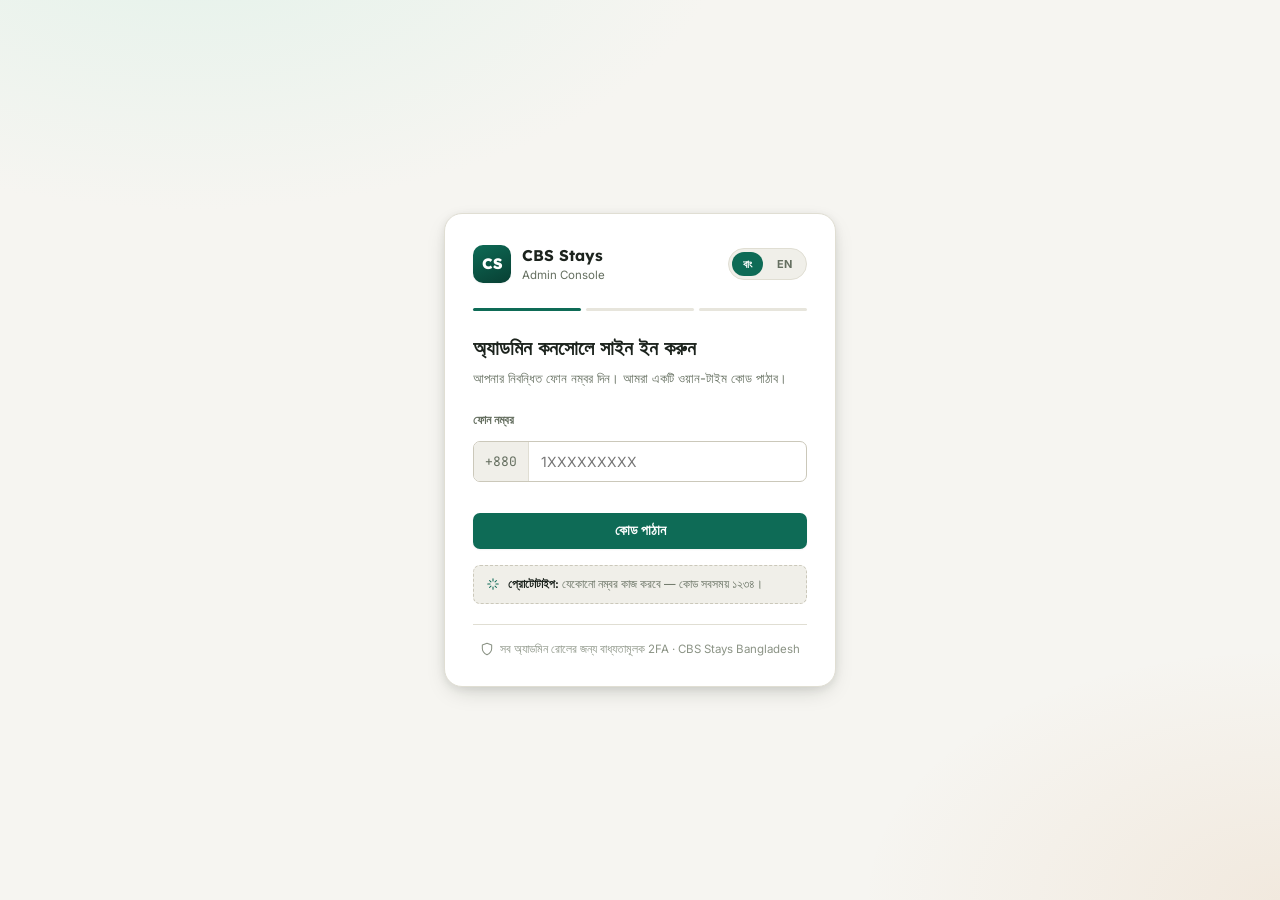
==== phase1/index.html @ 4c452073 "designed inital prototype" ====
<!DOCTYPE html>
<html lang="bn">
<head>
<meta charset="UTF-8">
<meta name="viewport" content="width=device-width, initial-scale=1.0">
<title>CBS Stays — Phase 1 Foundation</title>
<link rel="stylesheet" href="../assets/css/style.css">
<style>
/* ---- auth screen (page-specific) ---- */
#auth{
  min-height:100vh; display:flex; align-items:center; justify-content:center; padding:24px 16px;
  background:
    radial-gradient(900px 500px at 15% -10%, var(--brand-soft), transparent 60%),
    radial-gradient(700px 420px at 100% 100%, color-mix(in srgb, var(--accent) 10%, transparent), transparent 60%),
    var(--bg);
}
.auth-card{width:100%;max-width:392px;background:var(--surface);border:1px solid var(--border);border-radius:var(--radius-lg);padding:30px 28px 28px;box-shadow:var(--shadow-lg)}
.brand{display:flex;align-items:center;gap:11px;margin-bottom:24px}
.brand-mark{width:38px;height:38px;border-radius:10px;background:linear-gradient(155deg,var(--brand),var(--brand-ink));color:var(--brand-fg);display:flex;align-items:center;justify-content:center;font-family:var(--font-display);font-weight:800;font-size:15px;flex:none;box-shadow:var(--shadow-sm)}
.brand-name{font-family:var(--font-display);font-weight:700;font-size:15.5px}
.brand-sub{font-size:11.5px;color:var(--fg-muted)}
.auth-progress{display:flex;gap:5px;margin-bottom:22px}
.auth-progress span{height:3px;flex:1;border-radius:99px;background:var(--surface-3)}
.auth-progress span.on{background:var(--brand)}
.auth-step-title{font-size:20px;font-weight:700;margin-bottom:5px;font-family:var(--font-display)}
.auth-step-hint{color:var(--fg-muted);font-size:13px;margin-bottom:22px;line-height:1.55}
.phone-input{display:flex;border:1px solid var(--border-strong);border-radius:var(--radius-sm);overflow:hidden;background:var(--surface);transition:border-color .12s ease, box-shadow .12s ease}
.phone-input:focus-within{border-color:var(--brand);box-shadow:0 0 0 3px var(--brand-soft)}
.phone-input .cc{padding:10px 11px;color:var(--fg-muted);border-right:1px solid var(--border);font-family:var(--font-mono);font-size:13px;background:var(--surface-2);display:flex;align-items:center}
.phone-input input{border:none;padding:10px 12px;font-size:14px;width:100%;background:transparent;color:var(--fg);outline:none}
.otp-row{display:flex;gap:9px;justify-content:space-between;margin-bottom:8px}
.otp-row input{
  width:46px;height:52px;text-align:center;font-size:19px;font-family:var(--font-mono);font-weight:600;
  border:1px solid var(--border-strong);border-radius:var(--radius-sm);background:var(--surface);color:var(--fg);outline:none;
  transition:border-color .12s ease, box-shadow .12s ease;
}
.otp-row input:focus-visible{border-color:var(--brand);box-shadow:0 0 0 3px var(--brand-soft)}
.resend{font-size:12.5px;color:var(--fg-muted);text-align:center;margin-top:12px}
.resend button{background:none;border:none;color:var(--brand);font-weight:700;cursor:pointer;padding:0;font-size:inherit}
.auth-foot{margin-top:20px;padding-top:16px;border-top:1px solid var(--border);font-size:11.5px;color:var(--fg-faint);text-align:center;display:flex;align-items:center;justify-content:center;gap:6px}
.demo-note{margin-top:16px;background:var(--surface-2);border:1px dashed var(--border-strong);border-radius:var(--radius-sm);padding:10px 12px;font-size:11.5px;color:var(--fg-muted);display:flex;gap:8px;align-items:flex-start}
.demo-note b{color:var(--fg)}
.demo-note .icon{margin-top:1px;color:var(--brand)}
.field{margin-bottom:15px}

/* ---- audit entry ---- */
.audit-entry{display:flex;gap:13px;padding:14px 0;border-bottom:1px solid var(--border)}
.audit-entry:last-child{border-bottom:none}
.audit-ic{width:30px;height:30px;border-radius:9px;background:var(--surface-2);display:flex;align-items:center;justify-content:center;flex:none}
.audit-ic .icon{width:14px;height:14px}
.audit-body{flex:1;min-width:0}
.audit-top{display:flex;gap:8px;flex-wrap:wrap;align-items:baseline}
.audit-actor{font-weight:700;font-size:13px}
.audit-action{color:var(--fg-muted);font-size:12.5px}
.audit-time{margin-left:auto;font-size:11px;color:var(--fg-faint);font-family:var(--font-mono);white-space:nowrap}
.audit-diff{margin-top:7px;background:var(--surface-2);border-radius:8px;padding:8px 11px;font-family:var(--font-mono);font-size:11.5px;display:flex;gap:16px;flex-wrap:wrap}
.audit-diff .before{color:var(--danger)}
.audit-diff .after{color:var(--ok)}

.cms-list{display:flex;flex-direction:column;gap:9px}
.cms-item{display:flex;align-items:center;gap:13px;padding:13px 15px;border:1px solid var(--border);border-radius:var(--radius-md);background:var(--surface);transition:box-shadow .12s ease}
.cms-item:hover{box-shadow:var(--shadow-sm)}
.cms-ic{width:34px;height:34px;border-radius:9px;background:var(--brand-soft);color:var(--brand-soft-ink);display:flex;align-items:center;justify-content:center;flex:none}
.cms-item .ttl{font-weight:700;font-size:13px}
.cms-item .sub{font-size:11.5px;color:var(--fg-muted);margin-top:1px}

.exit-row{display:flex;justify-content:space-between;align-items:center;gap:10px;margin-bottom:6px;font-size:13px}
.exit-row .lbl{display:flex;align-items:center;gap:9px}
.exit-row .lbl .icon{color:var(--fg-faint)}
</style>
</head>
<body>

<!-- ============ AUTH ============ -->
<div id="auth">
  <div class="auth-card">
    <div class="brand">
      <div class="brand-mark">CS</div>
      <div style="flex:1">
        <div class="brand-name">CBS Stays</div>
        <div class="brand-sub">Admin Console</div>
      </div>
      <div class="lang-toggle">
        <button class="active" data-lang="bn">বাং</button>
        <button data-lang="en">EN</button>
      </div>
    </div>

    <div class="auth-progress">
      <span class="on" id="prog1"></span><span id="prog2"></span><span id="prog3"></span>
    </div>

    <div id="stepPhone">
      <div class="auth-step-title" data-t="phone_title">Sign in to admin</div>
      <div class="auth-step-hint" data-t="phone_hint">Enter your registered phone number. We'll send a one-time code.</div>
      <div class="field">
        <label data-t="phone_label" style="font-size:12px;font-weight:600;color:var(--fg-muted);display:block;margin-bottom:6px">Phone number</label>
        <div class="phone-input">
          <span class="cc">+880</span>
          <input type="text" id="phoneInput" placeholder="1XXXXXXXXX" maxlength="11" inputmode="numeric">
        </div>
      </div>
      <div class="err-text" id="phoneErr"></div>
      <button class="btn btn-primary btn-block" id="sendOtpBtn" data-t="phone_cta">Send code</button>
      <div class="demo-note"><i data-icon="sparkle" data-icon-cls="icon-sm"></i><span><b data-t="demo_label">Prototype:</b> <span data-t="demo_phone">any number works — code is always 1234.</span></span></div>
    </div>

    <div id="stepOtp" hidden>
      <div class="auth-step-title" data-t="otp_title">Enter the code</div>
      <div class="auth-step-hint"><span data-t="otp_hint">We sent a 4-digit code by SMS to</span> <span class="mono" id="otpPhoneShown" style="color:var(--fg)"></span></div>
      <div class="otp-row">
        <input maxlength="1" inputmode="numeric" class="otp-digit" data-idx="0" id="otp0">
        <input maxlength="1" inputmode="numeric" class="otp-digit" data-idx="1" id="otp1">
        <input maxlength="1" inputmode="numeric" class="otp-digit" data-idx="2" id="otp2">
        <input maxlength="1" inputmode="numeric" class="otp-digit" data-idx="3" id="otp3">
      </div>
      <div class="err-text" id="otpErr"></div>
      <button class="btn btn-primary btn-block" id="verifyOtpBtn" data-t="otp_cta">Verify</button>
      <div class="resend">
        <span data-t="otp_resend_pre">Didn't get it?</span>
        <button id="resendOtpBtn" data-t="otp_resend">Resend code</button>
      </div>
    </div>

    <div id="step2fa" hidden>
      <div class="auth-step-title" data-t="tfa_title">Admin verification</div>
      <div class="auth-step-hint" data-t="tfa_hint">This account has an admin role — enter your 6-digit authenticator code (FR-A1).</div>
      <div class="field">
        <label style="font-size:12px;font-weight:600;color:var(--fg-muted);display:block;margin-bottom:6px" data-t="tfa_label">Authenticator code</label>
        <input type="text" id="tfaInput" class="mono" placeholder="000000" maxlength="6" inputmode="numeric">
      </div>
      <div class="err-text" id="tfaErr"></div>
      <button class="btn btn-primary btn-block" id="verify2faBtn" data-t="tfa_cta">Verify &amp; continue</button>
      <div class="demo-note"><i data-icon="sparkle" data-icon-cls="icon-sm"></i><span><b data-t="demo_label">Prototype:</b> <span data-t="demo_tfa">any 6 digits work.</span></span></div>
    </div>

    <div class="auth-foot"><i data-icon="shield" data-icon-cls="icon-sm"></i><span data-t="auth_foot">Mandatory 2FA for all admin roles · CBS Stays Bangladesh</span></div>
  </div>
</div>

<!-- ============ CONSOLE ============ -->
<div id="console" hidden>
<div class="app-shell">
  <aside class="app-sidebar" id="sidebar">
    <a class="sb-brand" href="../index.html">
      <div class="sb-brand-mark">CS</div>
      <div>
        <div class="sb-brand-name">CBS Stays</div>
        <div class="sb-brand-sub">Phase 1 · Foundation</div>
      </div>
    </a>

    <div class="sb-group" data-t="nav_overview">Overview</div>
    <button class="sb-link active" data-view="dashboard"><i data-icon="grid"></i><span data-t="nav_dashboard">Dashboard</span></button>

    <div class="sb-group" data-t="nav_trust">Trust &amp; Access</div>
    <button class="sb-link" data-view="users"><i data-icon="users"></i><span data-t="nav_users">Admin Users &amp; Roles</span></button>
    <button class="sb-link" data-view="verification"><i data-icon="check"></i><span data-t="nav_verification">Verification Queue</span></button>

    <div class="sb-group" data-t="nav_platform">Platform</div>
    <button class="sb-link" data-view="audit"><i data-icon="log"></i><span data-t="nav_audit">Audit Log</span></button>
    <button class="sb-link" data-view="trash"><i data-icon="trash"></i><span data-t="nav_trash">Trash / Soft Delete</span></button>
    <button class="sb-link" data-view="backups"><i data-icon="database"></i><span data-t="nav_backups">Backups</span></button>
    <button class="sb-link" data-view="cms"><i data-icon="file"></i><span data-t="nav_cms">CMS &amp; Legal Pages</span></button>

    <div class="phase-switch">
      <div class="phase-switch-label" data-t="other_phases">Other phases</div>
      <a href="../phase2/index.html">Phase 2 · Core MVP<span class="chip">M2–4</span></a>
      <a href="../phase3/index.html">Phase 3 · Differentiators<span class="chip">M4–8</span></a>
      <a href="../phase4/index.html">Phase 4 · Scale<span class="chip">M8–12</span></a>
    </div>

    <div class="sb-foot">
      <div class="sb-acct">
        <div class="avatar">AR</div>
        <div>
          <div class="sb-acct-name">Ariyan Rahman</div>
          <div class="sb-acct-role">Super Admin</div>
        </div>
        <button class="sb-logout" id="logoutBtn" title="Log out"><i data-icon="power" data-icon-cls="icon-sm"></i></button>
      </div>
    </div>
  </aside>

  <div class="app-main">
    <div class="app-topbar">
      <button class="menu-btn" id="menuBtn"><i data-icon="menu" data-icon-cls="icon-sm"></i></button>
      <div>
        <h1 id="viewTitle" data-t="t_dashboard">Dashboard</h1>
        <div class="crumbs" id="viewCrumb">Phase 1 · Platform foundation</div>
      </div>
      <span class="phase-pill">Phase 1</span>
      <span class="env-pill" data-t="env_staging">Staging</span>
    </div>

    <div class="app-view">

      <!-- DASHBOARD -->
      <section class="view-section active" id="view-dashboard">
        <div class="grid cards-4">
          <div class="card">
            <div class="stat-label"><i data-icon="database" data-icon-cls="icon-sm" style="color:var(--ok)"></i><span data-t="k_backup">Last backup</span></div>
            <div class="stat-value tabular">02:14</div>
            <div class="stat-sub up"><i data-icon="check" data-icon-cls="icon-sm"></i><span data-t="k_backup_sub">Completed · off-server</span></div>
          </div>
          <div class="card">
            <div class="stat-label"><i data-icon="shield" data-icon-cls="icon-sm" style="color:var(--ok)"></i><span data-t="k_uptime">Uptime (30d)</span></div>
            <div class="stat-value tabular">99.7%</div>
            <div class="stat-sub up" data-t="k_uptime_sub">↑ above 99.5% target</div>
          </div>
          <div class="card">
            <div class="stat-label"><i data-icon="users" data-icon-cls="icon-sm" style="color:var(--warn)"></i><span data-t="k_pending">Pending verifications</span></div>
            <div class="stat-value tabular">7</div>
            <div class="stat-sub muted" data-t="k_pending_sub">3 owners, 4 admins</div>
          </div>
          <div class="card">
            <div class="stat-label"><i data-icon="rocket" data-icon-cls="icon-sm" style="color:var(--brand)"></i><span data-t="k_restore">Last restore test</span></div>
            <div class="stat-value tabular">Oct 21</div>
            <div class="stat-sub up"><i data-icon="check" data-icon-cls="icon-sm"></i><span data-t="k_restore_sub">Passed · RTO 1h 48m</span></div>
          </div>
        </div>

        <div class="section-title"><h2 data-t="h_exit">Phase 1 exit criteria</h2></div>
        <div class="card">
          <div class="exit-row"><span class="lbl"><i data-icon="check" data-icon-cls="icon-sm"></i><span data-t="ec_1">Restore test passed within RTO/RPO</span></span><span class="badge badge-ok"><i data-icon="check" data-icon-cls="icon-sm"></i><span data-t="done">Done</span></span></div>
          <div class="exit-row"><span class="lbl"><i data-icon="check" data-icon-cls="icon-sm"></i><span data-t="ec_2">No placeholder content or broken links</span></span><span class="badge badge-ok"><i data-icon="check" data-icon-cls="icon-sm"></i><span data-t="done">Done</span></span></div>
          <div class="exit-row"><span class="lbl"><i data-icon="check" data-icon-cls="icon-sm"></i><span data-t="ec_3">2FA enforced for every admin role</span></span><span class="badge badge-ok"><i data-icon="check" data-icon-cls="icon-sm"></i><span data-t="done">Done</span></span></div>
          <div class="exit-row" style="margin-bottom:10px"><span class="lbl"><i data-icon="trash" data-icon-cls="icon-sm"></i><span data-t="ec_4">Soft delete &amp; restore verified (owner + admin)</span></span><span class="badge badge-warn"><i data-icon="bell" data-icon-cls="icon-sm"></i><span data-t="inprog">In review</span></span></div>
          <div class="progress"><span style="width:82%"></span></div>
        </div>

        <div class="section-title"><h2 data-t="h_activity">Recent admin activity</h2><span class="spacer"></span><button class="sb-link" data-view="audit" style="width:auto;padding:5px 10px;font-size:12px"><span data-t="viewall">View audit log</span><i data-icon="chevronRight" data-icon-cls="icon-sm"></i></button></div>
        <div class="card" style="padding:4px 18px" id="dashAuditPreview"></div>
      </section>

      <!-- USERS -->
      <section class="view-section" id="view-users">
        <div class="section-title"><h2 data-t="h_roles">Role-based access · FR-A1</h2><span class="count" id="usersCount"></span></div>
        <div class="table-wrap">
          <table>
            <thead><tr><th data-t="col_name">Name</th><th data-t="col_role">Role</th><th data-t="col_2fa">2FA</th><th data-t="col_status">Status</th><th data-t="col_lastlogin">Last login</th><th></th></tr></thead>
            <tbody id="usersTbody"></tbody>
          </table>
        </div>
      </section>

      <!-- VERIFICATION -->
      <section class="view-section" id="view-verification">
        <div class="section-title"><h2 data-t="h_verif">NID / ownership verification queue · FR-T1, FR-T2, FR-T8</h2><span class="count" id="verifCount"></span></div>
        <div class="table-wrap">
          <table>
            <thead><tr><th data-t="col_applicant">Applicant</th><th data-t="col_type">Type</th><th data-t="col_doc">Document</th><th data-t="col_submitted">Submitted</th><th data-t="col_status">Status</th><th></th></tr></thead>
            <tbody id="verifTbody"></tbody>
          </table>
        </div>
      </section>

      <!-- AUDIT -->
      <section class="view-section" id="view-audit">
        <div class="section-title"><h2 data-t="h_audit">Audit log · FR-A2</h2><span class="count" data-t="audit_sub">Every admin action: who, what, when, before/after</span></div>
        <div class="card" id="auditFull"></div>
      </section>

      <!-- TRASH -->
      <section class="view-section" id="view-trash">
        <div class="section-title"><h2 data-t="h_trash">Trash · FR-H9</h2><span class="count" data-t="trash_sub">Soft delete only — no hard delete in the UI</span></div>
        <div class="table-wrap">
          <table>
            <thead><tr><th data-t="col_item">Item</th><th data-t="col_type">Type</th><th data-t="col_deletedby">Deleted by</th><th data-t="col_deletedon">Deleted on</th><th data-t="col_purge">Auto-purge</th><th></th></tr></thead>
            <tbody id="trashTbody"></tbody>
          </table>
        </div>
      </section>

      <!-- BACKUPS -->
      <section class="view-section" id="view-backups">
        <div class="section-title"><h2 data-t="h_backups">Backups &amp; restore · FR-A6</h2></div>
        <div class="two-col">
          <div class="card">
            <div class="stat-label" data-t="bk_schedule">Backup schedule</div>
            <div style="margin-top:12px;display:flex;flex-direction:column;gap:11px">
              <div style="display:flex;justify-content:space-between;align-items:center"><span data-t="bk_db">Database · daily, 02:00 BST</span><span class="badge badge-ok"><i data-icon="check" data-icon-cls="icon-sm"></i>Active</span></div>
              <div style="display:flex;justify-content:space-between;align-items:center"><span data-t="bk_files">File storage · daily, 02:20 BST</span><span class="badge badge-ok"><i data-icon="check" data-icon-cls="icon-sm"></i>Active</span></div>
              <div style="display:flex;justify-content:space-between;align-items:center"><span data-t="bk_offserver">Off-server replication · Singapore region</span><span class="badge badge-ok"><i data-icon="check" data-icon-cls="icon-sm"></i>Active</span></div>
              <div style="display:flex;justify-content:space-between;align-items:center"><span data-t="bk_restore">Monthly restore test</span><span class="badge badge-brand" data-t="bk_next">Next: Nov 21</span></div>
            </div>
            <div style="margin-top:18px;display:flex;gap:9px">
              <button class="btn btn-primary btn-sm" id="runBackupBtn"><i data-icon="database" data-icon-cls="icon-sm"></i><span data-t="bk_runnow">Run backup now</span></button>
              <button class="btn btn-outline btn-sm" id="openRestoreModalBtn"><i data-icon="rocket" data-icon-cls="icon-sm"></i><span data-t="bk_test">Run restore test</span></button>
            </div>
          </div>
          <div class="card">
            <div class="stat-label" data-t="bk_targets">Targets (NFR-2)</div>
            <div style="margin-top:14px;display:flex;flex-direction:column;gap:14px">
              <div><div style="display:flex;justify-content:space-between;font-size:12.5px;margin-bottom:6px"><span data-t="bk_rpo">RPO target</span><span class="mono muted">≤ 24h</span></div><div class="progress"><span style="width:95%;background:var(--ok)"></span></div></div>
              <div><div style="display:flex;justify-content:space-between;font-size:12.5px;margin-bottom:6px"><span data-t="bk_rto">RTO target</span><span class="mono muted">≤ 4h</span></div><div class="progress"><span style="width:45%;background:var(--ok)"></span></div></div>
              <div><div style="display:flex;justify-content:space-between;font-size:12.5px;margin-bottom:6px"><span data-t="bk_uptime2">Uptime target</span><span class="mono muted">≥ 99.5%</span></div><div class="progress"><span style="width:99.7%;background:var(--ok)"></span></div></div>
            </div>
          </div>
        </div>
        <div class="section-title"><h2 data-t="bk_history">Backup history</h2></div>
        <div class="table-wrap">
          <table>
            <thead><tr><th data-t="col_date">Date</th><th data-t="col_type2">Type</th><th data-t="col_size">Size</th><th data-t="col_duration">Duration</th><th data-t="col_status">Status</th></tr></thead>
            <tbody id="backupTbody"></tbody>
          </table>
        </div>
      </section>

      <!-- CMS -->
      <section class="view-section" id="view-cms">
        <div class="section-title"><h2 data-t="h_cms">CMS &amp; legal pages · FR-A7</h2><span class="count" data-t="cms_sub">Real content only — no placeholders</span></div>
        <div class="cms-list" id="cmsList"></div>
      </section>

    </div>
  </div>
</div>
</div>

<div class="modal-backdrop" id="restoreModal">
  <div class="modal">
    <h3 data-t="m_restore_title">Run a restore test?</h3>
    <p data-t="m_restore_body">This restores the latest backup into an isolated staging copy and verifies data integrity. It does not affect production. Estimated time: ~12 minutes.</p>
    <div class="modal-actions">
      <button class="btn btn-ghost btn-sm" id="modalCancelBtn" data-t="cancel">Cancel</button>
      <button class="btn btn-primary btn-sm" id="modalConfirmBtn" data-t="m_restore_cta">Start restore test</button>
    </div>
  </div>
</div>

<script src="../assets/js/common.js"></script>
<script>
window.PAGE_CRUMB = 'Phase 1 · Foundation';
window.I18N = {
  bn:{
    phone_title:'অ্যাডমিন কনসোলে সাইন ইন করুন', phone_hint:'আপনার নিবন্ধিত ফোন নম্বর দিন। আমরা একটি ওয়ান-টাইম কোড পাঠাব।',
    phone_label:'ফোন নম্বর', phone_cta:'কোড পাঠান', demo_label:'প্রোটোটাইপ:', demo_phone:'যেকোনো নম্বর কাজ করবে — কোড সবসময় ১২৩৪।',
    otp_title:'কোড লিখুন', otp_hint:'৪-সংখ্যার কোড এসএমএস করা হয়েছে', otp_cta:'ভেরিফাই করুন', otp_resend_pre:'কোড পাননি?', otp_resend:'আবার পাঠান',
    tfa_title:'অ্যাডমিন ভেরিফিকেশন', tfa_hint:'এই অ্যাকাউন্টে অ্যাডমিন রোল আছে — আপনার ৬-সংখ্যার অথেন্টিকেটর কোড দিন (FR-A1)।',
    tfa_label:'অথেন্টিকেটর কোড', tfa_cta:'ভেরিফাই করে চালিয়ে যান', demo_tfa:'যেকোনো ৬ সংখ্যা কাজ করবে।',
    auth_foot:'সব অ্যাডমিন রোলের জন্য বাধ্যতামূলক 2FA · CBS Stays Bangladesh',
    nav_overview:'ওভারভিউ', nav_dashboard:'ড্যাশবোর্ড', nav_trust:'ট্রাস্ট ও অ্যাক্সেস', nav_users:'অ্যাডমিন ইউজার ও রোল',
    nav_verification:'ভেরিফিকেশন কিউ', nav_platform:'প্ল্যাটফর্ম', nav_audit:'অডিট লগ', nav_trash:'ট্র্যাশ / সফট ডিলিট',
    nav_backups:'ব্যাকআপ', nav_cms:'সিএমএস ও আইনি পেজ', other_phases:'অন্য ফেজ',
    t_dashboard:'ড্যাশবোর্ড', env_staging:'স্টেজিং',
    k_backup:'সর্বশেষ ব্যাকআপ', k_backup_sub:'সম্পন্ন · অফ-সার্ভার', k_uptime:'আপটাইম (৩০দিন)', k_uptime_sub:'↑ ৯৯.৫% টার্গেটের উপরে',
    k_pending:'বিচারাধীন ভেরিফিকেশন', k_pending_sub:'৩ জন মালিক, ৪ জন অ্যাডমিন', k_restore:'সর্বশেষ রিস্টোর টেস্ট', k_restore_sub:'পাস · RTO ১ঘ ৪৮মি',
    h_exit:'ফেজ ১ এক্সিট ক্রাইটেরিয়া', ec_1:'RTO/RPO-এর মধ্যে রিস্টোর টেস্ট পাস', ec_2:'কোনো প্লেসহোল্ডার কনটেন্ট বা ভাঙা লিংক নেই',
    ec_3:'প্রতিটি অ্যাডমিন রোলে 2FA বাধ্যতামূলক', ec_4:'সফট ডিলিট ও রিস্টোর যাচাইকৃত (মালিক + অ্যাডমিন)', done:'সম্পন্ন', inprog:'পর্যালোচনায়',
    h_activity:'সাম্প্রতিক অ্যাডমিন কার্যক্রম', viewall:'অডিট লগ দেখুন',
    h_roles:'রোল-ভিত্তিক অ্যাক্সেস · FR-A1', col_name:'নাম', col_role:'রোল', col_2fa:'2FA', col_status:'অবস্থা', col_lastlogin:'সর্বশেষ লগইন',
    h_verif:'এনআইডি / মালিকানা ভেরিফিকেশন কিউ · FR-T1, FR-T2, FR-T8', col_applicant:'আবেদনকারী', col_type:'ধরন', col_doc:'ডকুমেন্ট', col_submitted:'জমা দেওয়া হয়েছে',
    h_audit:'অডিট লগ · FR-A2', audit_sub:'প্রতিটি অ্যাডমিন অ্যাকশন: কে, কী, কখন, আগে/পরে',
    h_trash:'ট্র্যাশ · FR-H9', trash_sub:'শুধু সফট ডিলিট — UI-তে কোনো হার্ড ডিলিট নেই',
    col_item:'আইটেম', col_deletedby:'ডিলিট করেছেন', col_deletedon:'ডিলিটের তারিখ', col_purge:'অটো-পার্জ',
    h_backups:'ব্যাকআপ ও রিস্টোর · FR-A6', bk_schedule:'ব্যাকআপ শিডিউল', bk_db:'ডেটাবেস · প্রতিদিন, ভোর ২:০০',
    bk_files:'ফাইল স্টোরেজ · প্রতিদিন, ভোর ২:২০', bk_offserver:'অফ-সার্ভার রেপ্লিকেশন · সিঙ্গাপুর অঞ্চল', bk_restore:'মাসিক রিস্টোর টেস্ট', bk_next:'পরবর্তী: নভে ২১',
    bk_runnow:'এখনই ব্যাকআপ চালান', bk_test:'রিস্টোর টেস্ট চালান', bk_targets:'টার্গেট (NFR-2)', bk_rpo:'RPO টার্গেট', bk_rto:'RTO টার্গেট', bk_uptime2:'আপটাইম টার্গেট',
    bk_history:'ব্যাকআপ হিস্টরি', col_date:'তারিখ', col_type2:'ধরন', col_size:'সাইজ', col_duration:'সময়কাল',
    h_cms:'সিএমএস ও আইনি পেজ · FR-A7', cms_sub:'শুধু বাস্তব কনটেন্ট — কোনো প্লেসহোল্ডার নয়',
    m_restore_title:'রিস্টোর টেস্ট চালাবেন?', m_restore_body:'এটি সর্বশেষ ব্যাকআপ একটি আলাদা স্টেজিং কপিতে রিস্টোর করে ডেটা ইন্টিগ্রিটি যাচাই করবে। প্রোডাকশনে প্রভাব ফেলবে না। আনুমানিক সময়: ~১২ মিনিট।',
    cancel:'বাতিল', m_restore_cta:'রিস্টোর টেস্ট শুরু করুন',
  },
  en:{
    phone_title:'Sign in to admin', phone_hint:"Enter your registered phone number. We'll send a one-time code.",
    phone_label:'Phone number', phone_cta:'Send code', demo_label:'Prototype:', demo_phone:'any number works — code is always 1234.',
    otp_title:'Enter the code', otp_hint:'We sent a 4-digit code by SMS to', otp_cta:'Verify', otp_resend_pre:"Didn't get it?", otp_resend:'Resend code',
    tfa_title:'Admin verification', tfa_hint:'This account has an admin role — enter your 6-digit authenticator code (FR-A1).',
    tfa_label:'Authenticator code', tfa_cta:'Verify & continue', demo_tfa:'any 6 digits work.',
    auth_foot:'Mandatory 2FA for all admin roles · CBS Stays Bangladesh',
    nav_overview:'Overview', nav_dashboard:'Dashboard', nav_trust:'Trust & Access', nav_users:'Admin Users & Roles',
    nav_verification:'Verification Queue', nav_platform:'Platform', nav_audit:'Audit Log', nav_trash:'Trash / Soft Delete',
    nav_backups:'Backups', nav_cms:'CMS & Legal Pages', other_phases:'Other phases',
    t_dashboard:'Dashboard', env_staging:'Staging',
    k_backup:'Last backup', k_backup_sub:'Completed · off-server', k_uptime:'Uptime (30d)', k_uptime_sub:'↑ above 99.5% target',
    k_pending:'Pending verifications', k_pending_sub:'3 owners, 4 admins', k_restore:'Last restore test', k_restore_sub:'Passed · RTO 1h 48m',
    h_exit:'Phase 1 exit criteria', ec_1:'Restore test passed within RTO/RPO', ec_2:'No placeholder content or broken links',
    ec_3:'2FA enforced for every admin role', ec_4:'Soft delete & restore verified (owner + admin)', done:'Done', inprog:'In review',
    h_activity:'Recent admin activity', viewall:'View audit log',
    h_roles:'Role-based access · FR-A1', col_name:'Name', col_role:'Role', col_2fa:'2FA', col_status:'Status', col_lastlogin:'Last login',
    h_verif:'NID / ownership verification queue · FR-T1, FR-T2, FR-T8', col_applicant:'Applicant', col_type:'Type', col_doc:'Document', col_submitted:'Submitted',
    h_audit:'Audit log · FR-A2', audit_sub:'Every admin action: who, what, when, before/after',
    h_trash:'Trash · FR-H9', trash_sub:'Soft delete only — no hard delete in the UI',
    col_item:'Item', col_deletedby:'Deleted by', col_deletedon:'Deleted on', col_purge:'Auto-purge',
    h_backups:'Backups & restore · FR-A6', bk_schedule:'Backup schedule', bk_db:'Database · daily, 02:00 BST',
    bk_files:'File storage · daily, 02:20 BST', bk_offserver:'Off-server replication · Singapore region', bk_restore:'Monthly restore test', bk_next:'Next: Nov 21',
    bk_runnow:'Run backup now', bk_test:'Run restore test', bk_targets:'Targets (NFR-2)', bk_rpo:'RPO target', bk_rto:'RTO target', bk_uptime2:'Uptime target',
    bk_history:'Backup history', col_date:'Date', col_type2:'Type', col_size:'Size', col_duration:'Duration',
    h_cms:'CMS & legal pages · FR-A7', cms_sub:'Real content only — no placeholders',
    m_restore_title:'Run a restore test?', m_restore_body:'This restores the latest backup into an isolated staging copy and verifies data integrity. It does not affect production. Estimated time: ~12 minutes.',
    cancel:'Cancel', m_restore_cta:'Start restore test',
  }
};

/* ---------------- auth flow ---------------- */
let pendingPhone='';
function setStep(n){
  document.getElementById('prog1').classList.toggle('on', n>=1);
  document.getElementById('prog2').classList.toggle('on', n>=2);
  document.getElementById('prog3').classList.toggle('on', n>=3);
}
function sendOtp(){
  const v=document.getElementById('phoneInput').value.trim();
  const err=document.getElementById('phoneErr');
  if(!/^1[0-9]{9}$/.test(v)){ err.textContent = LANG==='bn' ? 'একটি সঠিক ১০-সংখ্যার নম্বর দিন (১ দিয়ে শুরু)।' : 'Enter a valid 10-digit number starting with 1.'; return; }
  err.textContent='';
  pendingPhone='+880 '+v;
  document.getElementById('otpPhoneShown').textContent=pendingPhone;
  document.getElementById('stepPhone').hidden=true;
  document.getElementById('stepOtp').hidden=false;
  setStep(2);
  setTimeout(()=>document.getElementById('otp0').focus(),50);
  toastMsg(LANG==='bn' ? 'SMS কোড পাঠানো হয়েছে (ডেমো: 1234)' : 'SMS code sent (demo: 1234)');
}
function otpMove(el){
  el.value=el.value.replace(/[^0-9]/g,'');
  const idx=parseInt(el.dataset.idx,10);
  if(el.value && idx<3) document.getElementById('otp'+(idx+1)).focus();
}
function verifyOtp(){
  const code=['otp0','otp1','otp2','otp3'].map(id=>document.getElementById(id).value).join('');
  const err=document.getElementById('otpErr');
  if(code.length<4){ err.textContent = LANG==='bn' ? 'পুরো কোড লিখুন।' : 'Enter the full code.'; return; }
  if(code!=='1234'){ err.textContent = LANG==='bn' ? 'কোড সঠিক নয়। (ডেমো: 1234)' : 'Incorrect code. (demo: 1234)'; return; }
  err.textContent='';
  document.getElementById('stepOtp').hidden=true;
  document.getElementById('step2fa').hidden=false;
  setStep(3);
  setTimeout(()=>document.getElementById('tfaInput').focus(),50);
}
function verify2fa(){
  const v=document.getElementById('tfaInput').value.trim();
  const err=document.getElementById('tfaErr');
  if(!/^[0-9]{6}$/.test(v)){ err.textContent = LANG==='bn' ? '৬-সংখ্যার কোড দিন।' : 'Enter a 6-digit code.'; return; }
  err.textContent='';
  document.getElementById('auth').hidden=true;
  document.getElementById('console').hidden=false;
  logAction(LANG==='bn'?'লগইন সফল হয়েছে (OTP + 2FA)':'Logged in successfully (OTP + 2FA)','key');
  renderAll();
}
function logout(){
  document.getElementById('console').hidden=true;
  document.getElementById('auth').hidden=false;
  document.getElementById('stepOtp').hidden=true;
  document.getElementById('step2fa').hidden=true;
  document.getElementById('stepPhone').hidden=false;
  setStep(1);
  document.getElementById('phoneInput').value='';
  ['otp0','otp1','otp2','otp3'].forEach(id=>document.getElementById(id).value='');
  document.getElementById('tfaInput').value='';
}

/* ---------------- modal ---------------- */
function runRestoreTest(){
  closeModal('restoreModal');
  toastMsg(LANG==='bn'?'রিস্টোর টেস্ট চলছে…':'Restore test running…','rocket');
  setTimeout(()=>{
    logAction('ran a monthly restore test — passed','check','—','result: passed, RTO 1h 52m');
    toastMsg(LANG==='bn'?'রিস্টোর টেস্ট পাস হয়েছে':'Restore test passed');
  },1100);
}

/* ---------------- mock data ---------------- */
const users=[
  {name:'Ariyan Rahman',role:'Super Admin',tfa:true,status:'active',last:'2 min ago',init:'AR'},
  {name:'Sumaiya Haque',role:'Moderator',tfa:true,status:'active',last:'18 min ago',init:'SH'},
  {name:'Kamal Hossain',role:'Field Agent',tfa:true,status:'active',last:'1h ago',init:'KH'},
  {name:'Nusrat Jahan',role:'Support',tfa:false,status:'pending',last:'—',init:'NJ'},
  {name:'Tanvir Alam',role:'Finance',tfa:true,status:'active',last:'3h ago',init:'TA'},
  {name:'Rafiq Islam',role:'Moderator',tfa:true,status:'suspended',last:'6d ago',init:'RI'},
];
const verifs=[
  {name:'Mahbub Properties Ltd.',type:'Owner · authority doc',doc:'Trade licence + NID',sub:'Nov 17, 11:02',status:'pending'},
  {name:'Farzana Yasmin',type:'Tenant · NID',doc:'NID front/back',sub:'Nov 17, 09:40',status:'pending'},
  {name:'Golam Mostofa',type:'Owner · ownership',doc:'Holding no. + NID',sub:'Nov 16, 17:12',status:'review'},
  {name:'Abu Rayhan Chowdhury',type:'Tenant · passport',doc:'Passport (NRB)',sub:'Nov 16, 14:55',status:'pending'},
  {name:'Dhaka Mess Points',type:'Owner · authority doc',doc:'Manager authorization',sub:'Nov 15, 10:21',status:'approved'},
  {name:'Jannatul Ferdous',type:'Tenant · NID',doc:'NID front/back',sub:'Nov 14, 16:03',status:'rejected'},
];
const trashItems=[
  {item:'Flat listing — Mirpur-10, 2BR',type:'Listing',by:'Owner: Kazi Nasrin',on:'Nov 16',purge:'Dec 16'},
  {item:'Admin user — Rafiq Islam',type:'Admin account',by:'Super Admin: Ariyan Rahman',on:'Nov 12',purge:'Dec 12'},
  {item:'Mess seat — Dhanmondi 27',type:'Listing',by:'Owner: Shafiul Azam',on:'Nov 10',purge:'Dec 10'},
  {item:'CMS draft — Refund Policy v1',type:'CMS page',by:'Moderator: Sumaiya Haque',on:'Nov 8',purge:'Dec 8'},
];
const backupHistory=[
  {date:'Nov 18, 02:00',type:'Database',size:'4.8 GB',dur:'6m 12s',status:'ok'},
  {date:'Nov 18, 02:20',type:'File storage',size:'21.3 GB',dur:'19m 40s',status:'ok'},
  {date:'Nov 17, 02:00',type:'Database',size:'4.7 GB',dur:'5m 58s',status:'ok'},
  {date:'Nov 17, 02:20',type:'File storage',size:'21.1 GB',dur:'18m 55s',status:'ok'},
  {date:'Nov 16, 02:00',type:'Database',size:'4.7 GB',dur:'6m 03s',status:'ok'},
  {date:'Nov 15, 02:00',type:'Database',size:'4.6 GB',dur:'14m 21s',status:'warn'},
];
let auditLog=[
  {actor:'Ariyan Rahman',action:'approved owner verification for Mahbub Properties Ltd.',ic:'check',time:'10:42',before:'status: pending',after:'status: verified'},
  {actor:'Sumaiya Haque',action:'soft-deleted listing "Flat — Mirpur-10, 2BR"',ic:'trash',time:'09:58',before:'state: live',after:'state: deleted (soft)'},
  {actor:'System',action:'completed scheduled database backup',ic:'database',time:'02:06',before:'—',after:'backup_id: bkp_1118_0200'},
  {actor:'Tanvir Alam',action:'updated commission rule for finance config',ic:'settings',time:'Nov 17, 18:20',before:'rate: 8%',after:'rate: 10%'},
  {actor:'Ariyan Rahman',action:'suspended admin account "Rafiq Islam"',ic:'shield',time:'Nov 17, 15:03',before:'status: active',after:'status: suspended'},
  {actor:'Kamal Hossain',action:'uploaded field verification photos for Golam Mostofa',ic:'file',time:'Nov 17, 11:47',before:'—',after:'photos: 6 added'},
];
const cmsPages=[
  {title:'Terms of Service',sub:'Last updated Nov 12, 2026 · Bangla + English'},
  {title:'Privacy Policy',sub:'Last updated Nov 12, 2026 · Bangla + English'},
  {title:'Refund & Cancellation Policy',sub:'Last updated Nov 9, 2026 · Bangla + English'},
  {title:'Contact Us',sub:'Support line, WhatsApp, office address'},
  {title:'About CBS Stays',sub:'Last updated Nov 5, 2026 · Bangla + English'},
];

const STATUS_LABEL = {
  bn:{active:'সক্রিয়',pending:'বিচারাধীন',suspended:'স্থগিত',review:'পর্যালোচনায়',approved:'অনুমোদিত',rejected:'প্রত্যাখ্যাত',ok:'সফল',warn:'ধীর'},
  en:{active:'Active',pending:'Pending',suspended:'Suspended',review:'In review',approved:'Approved',rejected:'Rejected',ok:'Success',warn:'Slow'},
};
function badgeFor(status){ return statusBadge(status, STATUS_LABEL[LANG][status] || status); }

function renderUsers(){
  document.getElementById('usersCount').textContent=users.length+' users';
  document.getElementById('usersTbody').innerHTML=users.map(u=>`
    <tr>
      <td><div style="display:flex;align-items:center;gap:10px"><div class="avatar" style="width:28px;height:28px;font-size:10.5px">${u.init}</div><span style="font-weight:600">${u.name}</span></div></td>
      <td>${u.role}</td>
      <td>${u.tfa? '<span class="badge badge-ok">'+icon('check','icon-sm')+'On</span>' : '<span class="badge badge-warn">Off</span>'}</td>
      <td>${badgeFor(u.status)}</td>
      <td class="mono muted">${u.last}</td>
      <td class="row-actions"><button class="btn btn-sm btn-outline" data-action="edit-role">Edit</button></td>
    </tr>`).join('');
}
function renderVerifs(){
  document.getElementById('verifCount').textContent=verifs.filter(v=>v.status==='pending'||v.status==='review').length+' open';
  document.getElementById('verifTbody').innerHTML=verifs.map((v,i)=>`
    <tr>
      <td style="font-weight:600">${v.name}</td>
      <td>${v.type}</td>
      <td class="mono muted">${v.doc}</td>
      <td class="mono muted">${v.sub}</td>
      <td>${badgeFor(v.status)}</td>
      <td class="row-actions">
        ${v.status==='pending'||v.status==='review' ? `<button class="btn btn-sm btn-ok" data-action="decide-verif" data-index="${i}" data-status="approved">Approve</button><button class="btn btn-sm btn-danger-outline" data-action="decide-verif" data-index="${i}" data-status="rejected">Reject</button>` : '<span class="faint" style="font-size:12px">—</span>'}
      </td>
    </tr>`).join('');
}
function decideVerif(i,status){
  const name=verifs[i].name;
  verifs[i].status=status;
  renderVerifs();
  logAction((status==='approved'?'approved':'rejected')+' verification for '+name, status==='approved'?'check':'shield', 'status: pending', 'status: '+status);
  toastMsg((status==='approved'?'Approved: ':'Rejected: ')+name);
}
function renderTrash(){
  document.getElementById('trashTbody').innerHTML=trashItems.map((t,i)=>`
    <tr id="trash-row-${i}">
      <td style="font-weight:600">${t.item}</td>
      <td>${t.type}</td>
      <td class="muted">${t.by}</td>
      <td class="mono muted">${t.on}</td>
      <td class="mono muted">${t.purge}</td>
      <td class="row-actions"><button class="btn btn-sm btn-outline" data-action="restore-trash" data-index="${i}">Restore</button></td>
    </tr>`).join('');
}
function restoreTrash(i){
  const item=trashItems[i].item;
  trashItems.splice(i,1);
  renderTrash();
  logAction('restored "'+item+'" from trash','trash','state: deleted (soft)','state: restored');
  toastMsg('Restored: '+item);
}
function renderBackupTbl(){
  document.getElementById('backupTbody').innerHTML=backupHistory.map(b=>`
    <tr><td class="mono">${b.date}</td><td>${b.type}</td><td class="mono">${b.size}</td><td class="mono">${b.dur}</td><td>${badgeFor(b.status)}</td></tr>`).join('');
}
function runBackupNow(){
  toastMsg(LANG==='bn'?'ম্যানুয়াল ব্যাকআপ শুরু হয়েছে…':'Manual backup started…','database');
  setTimeout(()=>{
    backupHistory.unshift({date:'Just now',type:'Database',size:'4.8 GB',dur:'5m 40s',status:'ok'});
    renderBackupTbl();
    logAction('triggered a manual database backup','database','—','backup_id: bkp_manual');
    toastMsg(LANG==='bn'?'ব্যাকআপ সম্পন্ন হয়েছে':'Backup completed');
  },900);
}
function renderCms(){
  document.getElementById('cmsList').innerHTML=cmsPages.map(p=>`
    <div class="cms-item">
      <div class="cms-ic">${icon('file','icon-sm')}</div>
      <div style="flex:1;min-width:0"><div class="ttl">${p.title}</div><div class="sub">${p.sub}</div></div>
      <span class="badge badge-ok">${icon('check','icon-sm')}Published</span>
      <button class="btn btn-sm btn-outline" data-action="edit-cms">Edit</button>
    </div>`).join('');
}
function auditRowHtml(a){
  return `<div class="audit-entry">
    <div class="audit-ic">${icon(a.ic)}</div>
    <div class="audit-body">
      <div class="audit-top"><span class="audit-actor">${a.actor}</span><span class="audit-action">${a.action}</span><span class="audit-time">${a.time}</span></div>
      <div class="audit-diff"><span class="before">− ${a.before}</span><span class="after">+ ${a.after}</span></div>
    </div>
  </div>`;
}
function renderAudit(){
  document.getElementById('auditFull').innerHTML=auditLog.map(auditRowHtml).join('');
  document.getElementById('dashAuditPreview').innerHTML=auditLog.slice(0,3).map(auditRowHtml).join('');
}
function logAction(action,ic,before,after){
  auditLog.unshift({actor:'Ariyan Rahman',action,ic:ic||'check',time:'now',before:before||'—',after:after||'—'});
  renderAudit();
}
function renderAll(){ renderUsers(); renderVerifs(); renderTrash(); renderBackupTbl(); renderCms(); renderAudit(); }

/* ---------------- wiring ---------------- */
function wirePage(){
  document.getElementById('sendOtpBtn').addEventListener('click',sendOtp);
  document.getElementById('verifyOtpBtn').addEventListener('click',verifyOtp);
  document.getElementById('resendOtpBtn').addEventListener('click',()=>{
    toastMsg(LANG==='bn' ? 'নতুন কোড পাঠানো হয়েছে (ডেমো: 1234)' : 'New code sent (demo: 1234)');
  });
  document.getElementById('verify2faBtn').addEventListener('click',verify2fa);
  document.querySelectorAll('.otp-digit').forEach(inp=>inp.addEventListener('input',()=>otpMove(inp)));
  document.getElementById('phoneInput').addEventListener('keydown',e=>{ if(e.key==='Enter') sendOtp(); });
  document.getElementById('tfaInput').addEventListener('keydown',e=>{ if(e.key==='Enter') verify2fa(); });
  document.getElementById('logoutBtn').addEventListener('click',logout);
  document.getElementById('runBackupBtn').addEventListener('click',runBackupNow);
  document.getElementById('openRestoreModalBtn').addEventListener('click',()=>openModal('restoreModal'));
  document.getElementById('modalCancelBtn').addEventListener('click',()=>closeModal('restoreModal'));
  document.getElementById('modalConfirmBtn').addEventListener('click',runRestoreTest);

  document.addEventListener('click',e=>{
    const btn=e.target.closest('[data-action]');
    if(!btn) return;
    const action=btn.dataset.action;
    if(action==='edit-role') toastMsg(LANG==='bn' ? 'রোল এডিটর (প্রোটোটাইপ)' : 'Role editor (prototype)');
    else if(action==='edit-cms') toastMsg(LANG==='bn' ? 'পেজ এডিটর (প্রোটোটাইপ)' : 'Page editor (prototype)');
    else if(action==='decide-verif') decideVerif(parseInt(btn.dataset.index,10), btn.dataset.status);
    else if(action==='restore-trash') restoreTrash(parseInt(btn.dataset.index,10));
  });

  window.onLangChange = ()=>{ renderAll(); };
}

document.addEventListener('DOMContentLoaded', ()=>{
  hydrateIcons(document);
  wirePage();
  initNav('dashboard');
  initLang();
});
</script>
</body>
</html>
---- assets/css/style.css ----
/* ============================================================
   CBS Stays — shared prototype design system
   Used by: index.html (hub) + phase1..phase4
   ============================================================ */

@import url('https://fonts.googleapis.com/css2?family=Lexend:wght@500;600;700;800&family=Inter:wght@400;500;600;700&family=JetBrains+Mono:wght@400;500&display=swap');

:root{
  /* ---- color tokens (light) ---- */
  --bg:#f6f5f1;
  --bg-elevated:#ffffff;
  --surface:#ffffff;
  --surface-2:#f0efe9;
  --surface-3:#e7e5dc;
  --border:#e0ded3;
  --border-strong:#cbc8ba;
  --fg:#1c231d;
  --fg-muted:#656f60;
  --fg-faint:#8b9385;

  --brand:#0e6b56;
  --brand-ink:#083f33;
  --brand-fg:#ffffff;
  --brand-soft:#e3f2ea;
  --brand-soft-ink:#0e6b56;

  --accent:#c77d33;        /* warm terracotta accent, used sparingly */
  --accent-soft:#faeadb;
  --accent-ink:#7a4812;

  --ok:#1f8a4c;      --ok-soft:#e4f5ea;
  --warn:#a6690b;    --warn-soft:#fbf0db;
  --danger:#b4382b;  --danger-soft:#fbe7e4;
  --info:#1f5fa6;    --info-soft:#e4edfb;

  --font-display:'Lexend',system-ui,sans-serif;
  --font-body:'Inter',system-ui,sans-serif;
  --font-mono:'JetBrains Mono',ui-monospace,monospace;

  --radius-sm:7px;
  --radius-md:12px;
  --radius-lg:18px;
  --radius-pill:999px;

  --shadow-sm:0 1px 2px rgba(20,30,20,.05);
  --shadow-md:0 2px 6px rgba(20,30,20,.06), 0 10px 28px -14px rgba(20,30,20,.18);
  --shadow-lg:0 8px 24px -8px rgba(20,30,20,.22), 0 2px 8px rgba(20,30,20,.08);

  --space-1:4px; --space-2:8px; --space-3:12px; --space-4:16px;
  --space-5:20px; --space-6:24px; --space-7:32px; --space-8:40px; --space-9:56px;

  color-scheme:light;
}

@media (prefers-color-scheme: dark){
  :root:not([data-theme="light"]){
    --bg:#0f1511;
    --bg-elevated:#161d17;
    --surface:#161d17;
    --surface-2:#1d251e;
    --surface-3:#262f26;
    --border:#2a332a;
    --border-strong:#3a443a;
    --fg:#eaeee6;
    --fg-muted:#9fab97;
    --fg-faint:#73816e;

    --brand:#4fbd96;
    --brand-ink:#c9f2e1;
    --brand-fg:#06201a;
    --brand-soft:#17332a;
    --brand-soft-ink:#7fd9b7;

    --accent:#e2a15c;
    --accent-soft:#3a2a16;
    --accent-ink:#f0c389;

    --ok:#6fcb95;      --ok-soft:#17311f;
    --warn:#e3b55c;    --warn-soft:#352911;
    --danger:#e38577;  --danger-soft:#3a1d18;
    --info:#7cadea;    --info-soft:#17283e;

    --shadow-sm:0 1px 2px rgba(0,0,0,.3);
    --shadow-md:0 2px 10px rgba(0,0,0,.35), 0 14px 32px -18px rgba(0,0,0,.6);
    --shadow-lg:0 10px 30px -8px rgba(0,0,0,.6), 0 2px 10px rgba(0,0,0,.4);
    color-scheme:dark;
  }
}
:root[data-theme="dark"]{
  --bg:#0f1511; --bg-elevated:#161d17; --surface:#161d17; --surface-2:#1d251e; --surface-3:#262f26;
  --border:#2a332a; --border-strong:#3a443a; --fg:#eaeee6; --fg-muted:#9fab97; --fg-faint:#73816e;
  --brand:#4fbd96; --brand-ink:#c9f2e1; --brand-fg:#06201a; --brand-soft:#17332a; --brand-soft-ink:#7fd9b7;
  --accent:#e2a15c; --accent-soft:#3a2a16; --accent-ink:#f0c389;
  --ok:#6fcb95; --ok-soft:#17311f; --warn:#e3b55c; --warn-soft:#352911;
  --danger:#e38577; --danger-soft:#3a1d18; --info:#7cadea; --info-soft:#17283e;
  --shadow-sm:0 1px 2px rgba(0,0,0,.3);
  --shadow-md:0 2px 10px rgba(0,0,0,.35), 0 14px 32px -18px rgba(0,0,0,.6);
  --shadow-lg:0 10px 30px -8px rgba(0,0,0,.6), 0 2px 10px rgba(0,0,0,.4);
  color-scheme:dark;
}

*,*::before,*::after{box-sizing:border-box}
html,body{margin:0;padding:0}
body{
  background:var(--bg); color:var(--fg);
  font-family:var(--font-body); font-size:14px; line-height:1.5;
  -webkit-font-smoothing:antialiased;
}
h1,h2,h3,h4{font-family:var(--font-display);margin:0;text-wrap:balance;letter-spacing:-.01em}
p{margin:0}
a{color:var(--brand)}
button{font-family:inherit}
img{max-width:100%}
[hidden]{display:none!important}
::selection{background:var(--brand-soft);color:var(--brand-soft-ink)}

.mono{font-family:var(--font-mono)}
.tabular{font-variant-numeric:tabular-nums}
.muted{color:var(--fg-muted)}
.faint{color:var(--fg-faint)}

/* ---------- scrollbar polish ---------- */
*{scrollbar-width:thin;scrollbar-color:var(--border-strong) transparent}
*::-webkit-scrollbar{width:9px;height:9px}
*::-webkit-scrollbar-thumb{background:var(--border-strong);border-radius:99px}

/* ---------- icon helper ---------- */
.icon{width:17px;height:17px;flex:none;stroke:currentColor;fill:none;stroke-width:1.8;stroke-linecap:round;stroke-linejoin:round;display:block}
.icon-sm{width:14px;height:14px}
.icon-lg{width:22px;height:22px}

/* ---------- buttons ---------- */
.btn{
  display:inline-flex;align-items:center;justify-content:center;gap:8px;
  border:1px solid transparent;border-radius:var(--radius-sm);
  padding:10px 16px;font-size:13.5px;font-weight:600;line-height:1;
  cursor:pointer;transition:filter .12s ease, transform .12s ease, box-shadow .12s ease;
  white-space:nowrap;
}
.btn:active{transform:translateY(1px)}
.btn-block{width:100%}
.btn-primary{background:var(--brand);color:var(--brand-fg);box-shadow:var(--shadow-sm)}
.btn-primary:hover{filter:brightness(1.07);box-shadow:var(--shadow-md)}
.btn-outline{background:var(--surface);border-color:var(--border-strong);color:var(--fg)}
.btn-outline:hover{background:var(--surface-2);border-color:var(--fg-faint)}
.btn-ghost{background:transparent;color:var(--fg-muted)}
.btn-ghost:hover{background:var(--surface-2);color:var(--fg)}
.btn-danger-outline{background:transparent;border-color:var(--danger);color:var(--danger)}
.btn-danger-outline:hover{background:var(--danger-soft)}
.btn-ok{background:var(--ok);color:#fff}
.btn-ok:hover{filter:brightness(1.08)}
.btn-sm{padding:6px 12px;font-size:12px;border-radius:7px}
.btn-icon{padding:8px;border-radius:var(--radius-sm)}

/* ---------- form controls ---------- */
.field{display:flex;flex-direction:column;gap:6px}
.field label{font-size:12px;font-weight:600;color:var(--fg-muted)}
input[type=text],input[type=search],input[type=password],select,textarea{
  border:1px solid var(--border-strong);border-radius:var(--radius-sm);padding:10px 12px;font-size:14px;
  background:var(--surface);color:var(--fg);outline:none;width:100%;font-family:inherit;
  transition:border-color .12s ease, box-shadow .12s ease;
}
input:focus-visible,select:focus-visible,textarea:focus-visible,button:focus-visible,[tabindex]:focus-visible{
  outline:none;border-color:var(--brand);box-shadow:0 0 0 3px var(--brand-soft);
}
.err-text{color:var(--danger);font-size:12px;min-height:16px}

/* ---------- card / surface ---------- */
.card{background:var(--surface);border:1px solid var(--border);border-radius:var(--radius-md);padding:var(--space-5);box-shadow:var(--shadow-sm)}
.card-hover{transition:box-shadow .15s ease, transform .15s ease}
.card-hover:hover{box-shadow:var(--shadow-md);transform:translateY(-1px)}

/* ---------- badge ---------- */
.badge{display:inline-flex;align-items:center;gap:5px;font-size:11px;font-weight:700;letter-spacing:.01em;padding:3px 10px;border-radius:var(--radius-pill);white-space:nowrap}
.badge-ok{background:var(--ok-soft);color:var(--ok)}
.badge-warn{background:var(--warn-soft);color:var(--warn)}
.badge-danger{background:var(--danger-soft);color:var(--danger)}
.badge-info{background:var(--info-soft);color:var(--info)}
.badge-muted{background:var(--surface-3);color:var(--fg-muted)}
.badge-brand{background:var(--brand-soft);color:var(--brand-soft-ink)}
.badge .icon{width:11px;height:11px}
.dot{width:6px;height:6px;border-radius:999px;background:currentColor;flex:none}

/* ---------- tables ---------- */
table{width:100%;border-collapse:collapse;font-size:13px}
.table-wrap{border:1px solid var(--border);border-radius:var(--radius-md);overflow:auto;background:var(--surface);box-shadow:var(--shadow-sm)}
th{text-align:left;font-size:10.5px;text-transform:uppercase;letter-spacing:.06em;color:var(--fg-faint);font-weight:700;padding:12px 16px;border-bottom:1px solid var(--border);white-space:nowrap;background:var(--surface-2)}
td{padding:13px 16px;border-bottom:1px solid var(--border);vertical-align:middle}
tr:last-child td{border-bottom:none}
tbody tr{transition:background .1s ease}
tbody tr:hover{background:var(--surface-2)}

/* ---------- progress ---------- */
.progress{height:7px;border-radius:999px;background:var(--surface-3);overflow:hidden}
.progress>span{display:block;height:100%;background:var(--brand);border-radius:999px}

/* ---------- toggle switch ---------- */
.toggle{position:relative;width:38px;height:22px;border-radius:999px;background:var(--surface-3);border:1px solid var(--border-strong);cursor:pointer;flex:none;transition:background .15s ease}
.toggle::after{content:'';position:absolute;top:2px;left:2px;width:16px;height:16px;border-radius:999px;background:var(--fg-muted);transition:.15s ease}
.toggle.on{background:var(--brand-soft);border-color:var(--brand)}
.toggle.on::after{left:18px;background:var(--brand)}

/* ---------- toast ---------- */
.toast-wrap{position:fixed;bottom:20px;right:20px;display:flex;flex-direction:column;gap:8px;z-index:200;max-width:calc(100vw - 32px)}
.toast{
  background:var(--fg);color:var(--bg);padding:11px 16px;border-radius:var(--radius-sm);font-size:12.5px;font-weight:500;
  box-shadow:var(--shadow-lg);display:flex;align-items:center;gap:9px;animation:toastin .2s cubic-bezier(.2,.8,.3,1);
}
.toast .icon{color:var(--brand)}
@keyframes toastin{from{opacity:0;transform:translateY(8px) scale(.98)}to{opacity:1;transform:translateY(0) scale(1)}}

/* ---------- modal ---------- */
.modal-backdrop{position:fixed;inset:0;background:rgba(10,14,10,.5);backdrop-filter:blur(2px);display:none;align-items:center;justify-content:center;z-index:150;padding:16px}
.modal-backdrop.open{display:flex}
.modal{background:var(--surface);border:1px solid var(--border);border-radius:var(--radius-lg);padding:24px;width:100%;max-width:440px;box-shadow:var(--shadow-lg);animation:modalin .16s cubic-bezier(.2,.8,.3,1)}
@keyframes modalin{from{opacity:0;transform:translateY(8px) scale(.98)}to{opacity:1;transform:translateY(0) scale(1)}}
.modal h3{font-size:16px;margin-bottom:6px}
.modal p{color:var(--fg-muted);font-size:13px;margin:0 0 18px;line-height:1.55}
.modal-actions{display:flex;gap:8px;justify-content:flex-end}

/* ---------- lang toggle ---------- */
.lang-toggle{display:flex;gap:3px;background:var(--surface-2);padding:3px;border-radius:999px;border:1px solid var(--border)}
.lang-toggle button{
  border:none;background:transparent;color:var(--fg-muted);
  font-size:11px;font-weight:700;padding:5px 11px;border-radius:999px;cursor:pointer;transition:.15s ease;
}
.lang-toggle button.active{background:var(--brand);color:var(--brand-fg)}

/* ---------- empty state ---------- */
.empty{display:flex;flex-direction:column;align-items:center;justify-content:center;padding:48px 20px;text-align:center;color:var(--fg-muted);gap:8px}
.empty .icon-lg{color:var(--fg-faint);width:30px;height:30px}

@media (prefers-reduced-motion:reduce){*{animation-duration:.001ms!important;transition-duration:.001ms!important}}

/* ============================================================
   App shell (sidebar + topbar) — used by phase 1-4 consoles
   ============================================================ */
.app-shell{display:grid;grid-template-columns:248px 1fr;min-height:100vh}
.app-sidebar{
  background:var(--bg-elevated);border-right:1px solid var(--border);
  padding:18px 13px;display:flex;flex-direction:column;gap:2px;
  position:sticky;top:0;align-self:start;height:100vh;overflow-y:auto;
}
.sb-brand{display:flex;align-items:center;gap:10px;padding:4px 8px 18px;text-decoration:none;color:inherit}
.sb-brand-mark{
  width:36px;height:36px;border-radius:10px;flex:none;
  background:linear-gradient(155deg,var(--brand) 0%, var(--brand-ink) 130%);color:var(--brand-fg);
  display:flex;align-items:center;justify-content:center;font-family:var(--font-display);font-weight:800;font-size:14px;
  box-shadow:var(--shadow-sm);
}
.sb-brand-name{font-family:var(--font-display);font-weight:700;font-size:14.5px;line-height:1.2}
.sb-brand-sub{font-size:11px;color:var(--fg-muted);margin-top:1px}
.sb-group{font-size:10px;font-weight:700;letter-spacing:.08em;text-transform:uppercase;color:var(--fg-faint);padding:16px 11px 7px}
.sb-link{
  display:flex;align-items:center;gap:11px;padding:9px 11px;border-radius:9px;
  color:var(--fg-muted);text-decoration:none;font-size:13.3px;font-weight:500;cursor:pointer;
  border:none;background:none;width:100%;text-align:left;transition:background .1s ease, color .1s ease;
}
.sb-link:hover{background:var(--surface-2);color:var(--fg)}
.sb-link.active{background:var(--brand-soft);color:var(--brand-soft-ink);font-weight:700}
.sb-link .icon{flex:none}
.sb-foot{margin-top:auto;padding-top:14px;border-top:1px solid var(--border)}
.sb-acct{display:flex;align-items:center;gap:9px;padding:8px}
.avatar{width:31px;height:31px;border-radius:999px;background:var(--brand);color:var(--brand-fg);display:flex;align-items:center;justify-content:center;font-size:12px;font-weight:700;flex:none}
.sb-acct-name{font-size:12.5px;font-weight:700}
.sb-acct-role{font-size:11px;color:var(--fg-muted)}
.sb-logout{background:none;border:none;color:var(--fg-faint);cursor:pointer;margin-left:auto;padding:6px;border-radius:7px;display:flex}
.sb-logout:hover{background:var(--surface-2);color:var(--danger)}

.app-main{display:flex;flex-direction:column;min-width:0}
.app-topbar{
  display:flex;align-items:center;gap:14px;padding:15px 28px;
  border-bottom:1px solid var(--border);background:color-mix(in srgb, var(--bg-elevated) 92%, transparent);
  backdrop-filter:blur(8px);
  position:sticky;top:0;z-index:20;
}
.app-topbar h1{font-size:18px}
.app-topbar .crumbs{font-size:11.5px;color:var(--fg-muted);margin-top:1px}
.env-pill{
  font-size:10px;font-weight:800;letter-spacing:.06em;text-transform:uppercase;
  background:var(--warn-soft);color:var(--warn);padding:4px 10px;border-radius:999px;margin-left:auto;
}
.phase-pill{
  font-size:10px;font-weight:800;letter-spacing:.04em;text-transform:uppercase;
  background:var(--brand-soft);color:var(--brand-soft-ink);padding:4px 10px;border-radius:999px;
}
.app-view{padding:26px 28px 52px;max-width:1220px}
.view-section{display:none}
.view-section.active{display:block;animation:fadein .18s ease}
@keyframes fadein{from{opacity:0;transform:translateY(4px)}to{opacity:1;transform:translateY(0)}}

.grid{display:grid;gap:16px}
.grid > *{min-width:0}
.cards-4{grid-template-columns:repeat(4,minmax(0,1fr))}
.cards-3{grid-template-columns:repeat(3,minmax(0,1fr))}
.cards-2{grid-template-columns:repeat(2,minmax(0,1fr))}
@media (max-width:980px){.cards-4{grid-template-columns:repeat(2,1fr)}.cards-3{grid-template-columns:repeat(2,1fr)}}
@media (max-width:620px){
  .cards-4,.cards-3,.cards-2{grid-template-columns:1fr}
  .app-shell{grid-template-columns:1fr}
  .app-sidebar{position:fixed;left:-260px;z-index:60;transition:left .2s cubic-bezier(.2,.8,.3,1);box-shadow:0 0 0 2000px rgba(0,0,0,.4);width:250px}
  .app-sidebar.open{left:0}
  .menu-btn{display:inline-flex!important}
}
.menu-btn{display:none;background:none;border:1px solid var(--border-strong);border-radius:8px;width:32px;height:32px;align-items:center;justify-content:center;cursor:pointer;color:var(--fg)}

.stat-label{font-size:11.5px;color:var(--fg-muted);font-weight:600;display:flex;align-items:center;gap:6px}
.stat-value{font-family:var(--font-display);font-size:26px;font-weight:700;margin-top:7px}
.stat-sub{font-size:11.5px;margin-top:5px;display:flex;align-items:center;gap:5px}
.up{color:var(--ok)}.down{color:var(--danger)}

.section-title{display:flex;align-items:center;gap:10px;margin:30px 0 13px;flex-wrap:wrap}
.section-title h2{font-size:15px}
.section-title .count{font-size:11.5px;color:var(--fg-muted);background:var(--surface-2);padding:3px 10px;border-radius:999px;border:1px solid var(--border)}
.section-title .spacer{flex:1}

.row-actions{display:flex;gap:6px}
.two-col{display:grid;grid-template-columns:minmax(0,1.3fr) minmax(0,1fr);gap:16px}
.two-col > *{min-width:0}
@media (max-width:860px){.two-col{grid-template-columns:minmax(0,1fr)}}

/* ---------- sidebar phase switcher ---------- */
.phase-switch{display:flex;flex-direction:column;gap:3px;padding:10px;background:var(--surface-2);border-radius:10px;border:1px solid var(--border);margin:4px 2px 2px}
.phase-switch-label{font-size:9.5px;font-weight:700;letter-spacing:.06em;text-transform:uppercase;color:var(--fg-faint);padding:0 3px 4px}
.phase-switch a{
  display:flex;align-items:center;justify-content:space-between;gap:8px;
  padding:7px 9px;border-radius:7px;text-decoration:none;color:var(--fg-muted);font-size:12px;font-weight:600;
}
.phase-switch a:hover{background:var(--surface-3);color:var(--fg)}
.phase-switch a.current{background:var(--brand);color:var(--brand-fg)}
.phase-switch a .chip{font-size:9.5px;font-weight:700;padding:1px 6px;border-radius:999px;background:rgba(0,0,0,.12)}
.phase-switch a.current .chip{background:rgba(255,255,255,.22)}
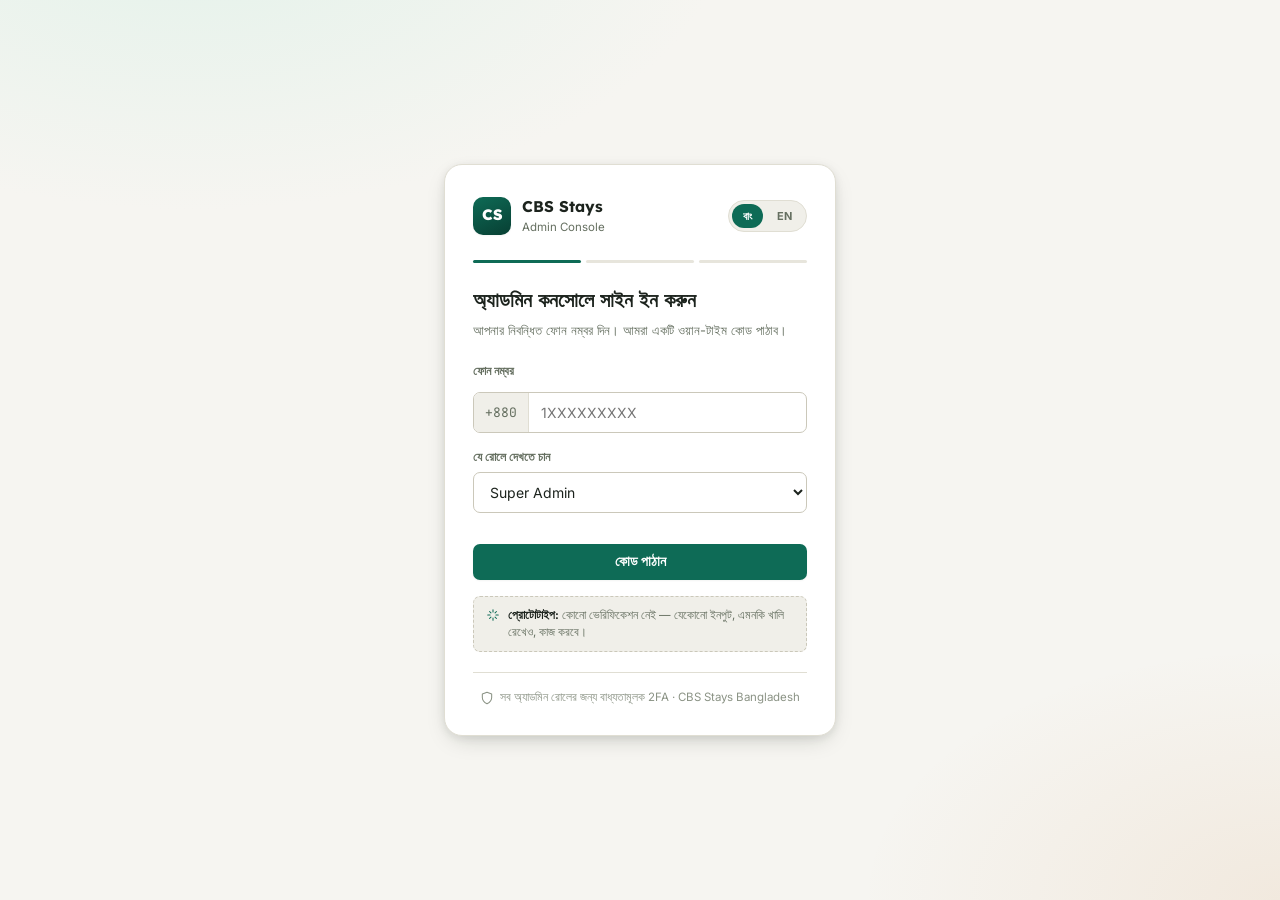
==== commit ff79cda6: "Add admin reporting/listings/delivery/dispatch views, tenant My Bookings, and fix i18n gaps - Add 4 " ====
--- a/phase1/index.html
+++ b/phase1/index.html
@@ -100,9 +100,19 @@
           <input type="text" id="phoneInput" placeholder="1XXXXXXXXX" maxlength="11" inputmode="numeric">
         </div>
       </div>
+      <div class="field" style="margin-bottom:15px">
+        <label data-t="login_role_label">View as role</label>
+        <select id="loginRoleSelect">
+          <option value="Super Admin">Super Admin</option>
+          <option value="Moderator">Moderator</option>
+          <option value="Field Agent">Field Agent</option>
+          <option value="Support">Support</option>
+          <option value="Finance">Finance</option>
+        </select>
+      </div>
       <div class="err-text" id="phoneErr"></div>
       <button class="btn btn-primary btn-block" id="sendOtpBtn" data-t="phone_cta">Send code</button>
-      <div class="demo-note"><i data-icon="sparkle" data-icon-cls="icon-sm"></i><span><b data-t="demo_label">Prototype:</b> <span data-t="demo_phone">any number works — code is always 1234.</span></span></div>
+      <div class="demo-note"><i data-icon="sparkle" data-icon-cls="icon-sm"></i><span><b data-t="demo_label">Prototype:</b> <span data-t="demo_phone">no verification needed — every step accepts any input, or none at all.</span></span></div>
     </div>
 
     <div id="stepOtp" hidden>
@@ -132,6 +142,7 @@
       <div class="err-text" id="tfaErr"></div>
       <button class="btn btn-primary btn-block" id="verify2faBtn" data-t="tfa_cta">Verify &amp; continue</button>
       <div class="demo-note"><i data-icon="sparkle" data-icon-cls="icon-sm"></i><span><b data-t="demo_label">Prototype:</b> <span data-t="demo_tfa">any 6 digits work.</span></span></div>
+      <button class="sb-link" style="width:auto;padding:6px 0;margin-top:4px;color:var(--brand)" id="firstTimeEnrollBtn" data-t="first_time_2fa">First time? Set up 2FA →</button>
     </div>
 
     <div class="auth-foot"><i data-icon="shield" data-icon-cls="icon-sm"></i><span data-t="auth_foot">Mandatory 2FA for all admin roles · CBS Stays Bangladesh</span></div>
@@ -154,14 +165,14 @@
     <button class="sb-link active" data-view="dashboard"><i data-icon="grid"></i><span data-t="nav_dashboard">Dashboard</span></button>
 
     <div class="sb-group" data-t="nav_trust">Trust &amp; Access</div>
-    <button class="sb-link" data-view="users"><i data-icon="users"></i><span data-t="nav_users">Admin Users &amp; Roles</span></button>
-    <button class="sb-link" data-view="verification"><i data-icon="check"></i><span data-t="nav_verification">Verification Queue</span></button>
+    <button class="sb-link" data-view="users" data-roles="Super Admin"><i data-icon="users"></i><span data-t="nav_users">Admin Users &amp; Roles</span></button>
+    <button class="sb-link" data-view="verification" data-roles="Super Admin,Moderator,Field Agent,Support"><i data-icon="check"></i><span data-t="nav_verification">Verification Queue</span></button>
 
     <div class="sb-group" data-t="nav_platform">Platform</div>
-    <button class="sb-link" data-view="audit"><i data-icon="log"></i><span data-t="nav_audit">Audit Log</span></button>
-    <button class="sb-link" data-view="trash"><i data-icon="trash"></i><span data-t="nav_trash">Trash / Soft Delete</span></button>
-    <button class="sb-link" data-view="backups"><i data-icon="database"></i><span data-t="nav_backups">Backups</span></button>
-    <button class="sb-link" data-view="cms"><i data-icon="file"></i><span data-t="nav_cms">CMS &amp; Legal Pages</span></button>
+    <button class="sb-link" data-view="audit" data-roles="Super Admin,Moderator,Finance"><i data-icon="log"></i><span data-t="nav_audit">Audit Log</span></button>
+    <button class="sb-link" data-view="trash" data-roles="Super Admin,Moderator"><i data-icon="trash"></i><span data-t="nav_trash">Trash / Soft Delete</span></button>
+    <button class="sb-link" data-view="backups" data-roles="Super Admin,Finance"><i data-icon="database"></i><span data-t="nav_backups">Backups</span></button>
+    <button class="sb-link" data-view="cms" data-roles="Super Admin,Moderator"><i data-icon="file"></i><span data-t="nav_cms">CMS &amp; Legal Pages</span></button>
 
     <div class="phase-switch">
       <div class="phase-switch-label" data-t="other_phases">Other phases</div>
@@ -172,10 +183,10 @@
 
     <div class="sb-foot">
       <div class="sb-acct">
-        <div class="avatar">AR</div>
+        <div class="avatar" id="acctAvatar">AR</div>
         <div>
-          <div class="sb-acct-name">Ariyan Rahman</div>
-          <div class="sb-acct-role">Super Admin</div>
+          <div class="sb-acct-name" id="acctName">Ariyan Rahman</div>
+          <div class="sb-acct-role" id="acctRole">Super Admin</div>
         </div>
         <button class="sb-logout" id="logoutBtn" title="Log out"><i data-icon="power" data-icon-cls="icon-sm"></i></button>
       </div>
@@ -185,7 +196,7 @@
   <div class="app-main">
     <div class="app-topbar">
       <button class="menu-btn" id="menuBtn"><i data-icon="menu" data-icon-cls="icon-sm"></i></button>
-      <div>
+      <div class="app-topbar-title">
         <h1 id="viewTitle" data-t="t_dashboard">Dashboard</h1>
         <div class="crumbs" id="viewCrumb">Phase 1 · Platform foundation</div>
       </div>
@@ -235,7 +246,7 @@
 
       <!-- USERS -->
       <section class="view-section" id="view-users">
-        <div class="section-title"><h2 data-t="h_roles">Role-based access · FR-A1</h2><span class="count" id="usersCount"></span></div>
+        <div class="section-title"><h2 data-t="h_roles">Role-based access · FR-A1</h2><span class="count" id="usersCount"></span><span class="spacer"></span><button class="btn btn-primary btn-sm" id="inviteAdminBtn"><i data-icon="users" data-icon-cls="icon-sm"></i><span data-t="invite_admin">Invite admin</span></button></div>
         <div class="table-wrap">
           <table>
             <thead><tr><th data-t="col_name">Name</th><th data-t="col_role">Role</th><th data-t="col_2fa">2FA</th><th data-t="col_status">Status</th><th data-t="col_lastlogin">Last login</th><th></th></tr></thead>
@@ -313,6 +324,10 @@
         <div class="cms-list" id="cmsList"></div>
       </section>
 
+      <div class="app-footer">
+        <span data-t="footer_note">CBS Stays Bangladesh · Phase 1 prototype · all data on this page is simulated</span>
+        <a href="../index.html" data-t="footer_hub">← Back to prototype hub</a>
+      </div>
     </div>
   </div>
 </div>
@@ -329,20 +344,194 @@
   </div>
 </div>
 
+<!-- P1-05a — Invite Admin -->
+<div class="modal-backdrop" id="inviteModal">
+  <div class="modal">
+    <h3 data-t="inv_title">Invite admin</h3>
+    <p data-t="inv_sub">They'll sign in with phone OTP and must complete 2FA enrollment on first login.</p>
+    <div style="display:flex;flex-direction:column;gap:13px">
+      <div class="field"><label data-t="inv_name">Full name</label><input type="text" id="invName" placeholder="e.g. Nusrat Jahan"></div>
+      <div class="field"><label data-t="inv_phone">Phone number</label><div class="phone-input"><span class="cc">+880</span><input type="text" id="invPhone" placeholder="1XXXXXXXXX" maxlength="11"></div></div>
+      <div class="field"><label data-t="inv_email">Email (optional)</label><input type="text" id="invEmail" placeholder="name@cbsstays.com"></div>
+      <div class="field"><label data-t="inv_role">Role</label>
+        <select id="invRole">
+          <option value="Super Admin">Super Admin</option>
+          <option value="Moderator" selected>Moderator</option>
+          <option value="Field Agent">Field Agent</option>
+          <option value="Support">Support</option>
+          <option value="Finance">Finance</option>
+        </select>
+      </div>
+      <div class="field" id="invScopeField"><label data-t="inv_scope">Scope (areas/cities)</label><input type="text" id="invScope" placeholder="e.g. Dhanmondi, Mirpur"><div class="field-hint" data-t="inv_scope_hint">Only applies to Field Agent / Moderator roles</div></div>
+    </div>
+    <div class="modal-actions" style="margin-top:18px">
+      <button class="btn btn-ghost btn-sm" id="inviteCancelBtn" data-t="cancel">Cancel</button>
+      <button class="btn btn-primary btn-sm" id="inviteSendBtn"><i data-icon="users" data-icon-cls="icon-sm"></i><span data-t="inv_send">Send invite</span></button>
+    </div>
+  </div>
+</div>
+
+<!-- P1-05b — Edit Admin User -->
+<div class="modal-backdrop" id="editAdminModal">
+  <div class="modal">
+    <h3 id="editAdminTitle">Edit admin</h3>
+    <p class="muted" style="font-size:12px;margin-bottom:16px" id="editAdminSince"></p>
+    <div style="display:flex;flex-direction:column;gap:13px">
+      <div class="field"><label data-t="inv_name">Full name</label><input type="text" id="editName"></div>
+      <div class="field"><label data-t="inv_role">Role</label>
+        <select id="editRole">
+          <option>Super Admin</option><option>Moderator</option><option>Field Agent</option><option>Support</option><option>Finance</option>
+        </select>
+      </div>
+      <div style="display:flex;justify-content:space-between;align-items:center;padding:10px 12px;background:var(--surface-2);border-radius:9px">
+        <span style="font-size:13px;font-weight:600" data-t="edit_suspend">Account suspended</span>
+        <div class="toggle" id="editSuspendToggle"></div>
+      </div>
+      <div style="display:flex;gap:8px;flex-wrap:wrap">
+        <button class="btn btn-outline btn-sm" id="editForce2faBtn"><i data-icon="shield" data-icon-cls="icon-sm"></i><span data-t="edit_force2fa">Force 2FA re-enrollment</span></button>
+        <button class="btn btn-outline btn-sm" id="editRevokeBtn"><i data-icon="power" data-icon-cls="icon-sm"></i><span data-t="edit_revoke">Revoke active sessions</span></button>
+      </div>
+      <button class="sb-link" style="width:auto;padding:4px 0;color:var(--brand)" id="editAuditLinkBtn" data-t="edit_audit_link">View audit history for this user →</button>
+    </div>
+    <div class="modal-actions" style="margin-top:18px">
+      <button class="btn btn-ghost btn-sm" id="editAdminCancelBtn" data-t="cancel">Cancel</button>
+      <button class="btn btn-primary btn-sm" id="editAdminSaveBtn" data-t="save">Save changes</button>
+    </div>
+  </div>
+</div>
+
+<!-- P1-06a — Verification Detail -->
+<div class="modal-backdrop" id="verifModal">
+  <div class="modal modal-lg">
+    <h3 id="verifModalName">Applicant</h3>
+    <p class="muted" style="font-size:12px;margin-bottom:0" id="verifModalMeta"></p>
+
+    <div class="modal-section-title" data-t="v_doc_section">Submitted document</div>
+    <div class="doc-viewer"><i data-icon="file" data-icon-cls="icon-lg"></i><span id="verifDocType" data-t="v_doc_hint">Document preview (front + back)</span></div>
+
+    <div class="modal-section-title" data-t="v_details_section">Verification details</div>
+    <div class="form-grid">
+      <div class="field"><label data-t="v_idnum">NID / passport number</label><input type="text" id="verifIdNum" value="1234 5678 9012"></div>
+      <div class="field"><label data-t="v_authtype">Proof-of-authority type</label>
+        <select id="verifAuthType">
+          <option data-t="v_auth_1">Holding number / utility bill</option>
+          <option data-t="v_auth_2">Deed copy</option>
+          <option data-t="v_auth_3">Manager authorization letter</option>
+          <option data-t="v_auth_na">N/A (tenant/guest)</option>
+        </select>
+      </div>
+      <div class="field field-full">
+        <label style="display:flex;align-items:center;gap:8px;font-weight:600;cursor:pointer"><input type="checkbox" id="verifAgentVisit"> <span data-t="v_agent_visit">Request a field-agent visit (FR-A5)</span></label>
+        <select id="verifAgentSelect" style="margin-top:8px" disabled>
+          <option data-t="v_agent_pick">— choose a field agent —</option>
+          <option>Kamal Hossain</option>
+          <option>Rafiq Islam</option>
+        </select>
+      </div>
+      <div class="field field-full"><label data-t="v_note">Internal note (admin-only)</label><textarea id="verifNote" rows="2" placeholder="Not visible to the applicant"></textarea></div>
+    </div>
+
+    <div class="modal-section-title" data-t="v_decision_section">Decision</div>
+    <div class="radio-row" style="margin-bottom:10px">
+      <label><input type="radio" name="verifDecision" value="approved" checked> <span data-t="v_approve">Approve</span></label>
+      <label><input type="radio" name="verifDecision" value="rejected"> <span data-t="v_reject">Reject</span></label>
+    </div>
+    <div class="field" id="verifRejectReasonField" style="display:none">
+      <label data-t="v_reject_reason">Rejection reason</label>
+      <select id="verifRejectReason">
+        <option data-t="v_r1">Blurry document</option>
+        <option data-t="v_r2">Mismatched name</option>
+        <option data-t="v_r3">Expired ID</option>
+        <option data-t="v_r4">Suspected fraud</option>
+        <option data-t="v_r5">Other</option>
+      </select>
+    </div>
+
+    <div class="modal-actions" style="margin-top:18px">
+      <button class="btn btn-ghost btn-sm" id="verifModalCancelBtn" data-t="cancel">Cancel</button>
+      <button class="btn btn-primary btn-sm" id="verifModalSaveBtn" data-t="v_submit_decision">Submit decision</button>
+    </div>
+  </div>
+</div>
+
+<!-- P1-10a — CMS Page Editor -->
+<div class="modal-backdrop" id="cmsModal">
+  <div class="modal modal-lg">
+    <h3 id="cmsModalTitle" data-t="cms_edit_title">Edit page</h3>
+    <div class="form-grid">
+      <div class="field"><label data-t="cms_f_title">Title</label><input type="text" id="cmsTitle"></div>
+      <div class="field"><label data-t="cms_f_slug">Slug</label><input type="text" id="cmsSlug"></div>
+      <div class="field"><label data-t="cms_f_locale">Locale</label>
+        <select id="cmsLocale"><option value="bn">বাংলা</option><option value="en">English</option></select>
+      </div>
+      <div class="field"><label data-t="cms_f_status">Status</label>
+        <select id="cmsStatus"><option value="published" data-t="cms_published">Published</option><option value="draft" data-t="cms_draft">Draft</option></select>
+      </div>
+      <div class="field field-full"><label data-t="cms_f_body">Body</label><textarea id="cmsBody" rows="6" placeholder="Page content…"></textarea></div>
+      <div class="field field-full">
+        <label data-t="cms_f_meta">SEO meta description</label>
+        <textarea id="cmsMeta" rows="2" maxlength="160" oninput="document.getElementById('cmsMetaCount').textContent=this.value.length"></textarea>
+        <div class="char-counter"><span id="cmsMetaCount">0</span>/160</div>
+      </div>
+    </div>
+    <button class="sb-link" style="width:auto;padding:4px 0;margin-top:4px;color:var(--brand)" id="cmsHistoryBtn" data-t="cms_history">View revision history →</button>
+    <div class="modal-actions" style="margin-top:14px">
+      <button class="btn btn-ghost btn-sm" id="cmsCancelBtn" data-t="cancel">Cancel</button>
+      <button class="btn btn-outline btn-sm" id="cmsDraftBtn" data-t="cms_save_draft">Save draft</button>
+      <button class="btn btn-primary btn-sm" id="cmsPublishBtn" data-t="cms_publish">Publish</button>
+    </div>
+  </div>
+</div>
+
+<!-- First-time 2FA enrollment -->
+<div class="modal-backdrop" id="enrollModal">
+  <div class="modal">
+    <h3 data-t="enr_title">Set up two-factor authentication</h3>
+    <p data-t="enr_sub">Scan this QR code with Google Authenticator or Authy.</p>
+    <div class="doc-viewer" style="aspect-ratio:1/1;max-width:180px;margin:0 auto 14px">
+      <i data-icon="shield" data-icon-cls="icon-lg"></i><span data-t="enr_qr">QR code</span>
+    </div>
+    <div class="field"><label data-t="enr_key">Manual setup key</label><div class="phone-input"><input type="text" value="JBSW Y3DP EHPK 3PXP" readonly id="enrKey" style="font-family:var(--font-mono)"><button class="btn btn-ghost btn-sm" id="enrCopyBtn" style="width:auto;margin:3px">Copy</button></div></div>
+    <div class="field" style="margin-top:12px"><label data-t="enr_confirm">Confirm code from your app</label><input type="text" id="enrConfirmCode" maxlength="6" placeholder="000000"></div>
+    <div id="enrBackupSection" style="display:none;margin-top:14px">
+      <div class="modal-section-title" data-t="enr_backup_title">Backup codes — save these now</div>
+      <div class="code-block" style="font-size:11px" id="enrBackupCodes"></div>
+      <label style="display:flex;align-items:center;gap:8px;margin-top:10px;font-size:12.5px;cursor:pointer"><input type="checkbox" id="enrAckCheckbox"> <span data-t="enr_ack">I've saved these backup codes</span></label>
+    </div>
+    <div class="modal-actions" style="margin-top:16px">
+      <button class="btn btn-ghost btn-sm" id="enrCancelBtn" data-t="cancel">Cancel</button>
+      <button class="btn btn-primary btn-sm" id="enrConfirmBtn" data-t="enr_cta">Confirm &amp; show backup codes</button>
+    </div>
+  </div>
+</div>
+
 <script src="../assets/js/common.js"></script>
 <script>
 window.PAGE_CRUMB = 'Phase 1 · Foundation';
 window.I18N = {
   bn:{
     phone_title:'অ্যাডমিন কনসোলে সাইন ইন করুন', phone_hint:'আপনার নিবন্ধিত ফোন নম্বর দিন। আমরা একটি ওয়ান-টাইম কোড পাঠাব।',
-    phone_label:'ফোন নম্বর', phone_cta:'কোড পাঠান', demo_label:'প্রোটোটাইপ:', demo_phone:'যেকোনো নম্বর কাজ করবে — কোড সবসময় ১২৩৪।',
+    phone_label:'ফোন নম্বর', login_role_label:'যে রোলে দেখতে চান', phone_cta:'কোড পাঠান', demo_label:'প্রোটোটাইপ:', demo_phone:'কোনো ভেরিফিকেশন নেই — যেকোনো ইনপুট, এমনকি খালি রেখেও, কাজ করবে।',
     otp_title:'কোড লিখুন', otp_hint:'৪-সংখ্যার কোড এসএমএস করা হয়েছে', otp_cta:'ভেরিফাই করুন', otp_resend_pre:'কোড পাননি?', otp_resend:'আবার পাঠান',
     tfa_title:'অ্যাডমিন ভেরিফিকেশন', tfa_hint:'এই অ্যাকাউন্টে অ্যাডমিন রোল আছে — আপনার ৬-সংখ্যার অথেন্টিকেটর কোড দিন (FR-A1)।',
-    tfa_label:'অথেন্টিকেটর কোড', tfa_cta:'ভেরিফাই করে চালিয়ে যান', demo_tfa:'যেকোনো ৬ সংখ্যা কাজ করবে।',
+    tfa_label:'অথেন্টিকেটর কোড', tfa_cta:'ভেরিফাই করে চালিয়ে যান', demo_tfa:'কোনো ভেরিফিকেশন নেই — খালি রেখেও এগিয়ে যেতে পারবেন।', first_time_2fa:'প্রথমবার? 2FA সেটআপ করুন →',
+    invite_admin:'অ্যাডমিন আমন্ত্রণ', inv_title:'অ্যাডমিন আমন্ত্রণ করুন', inv_sub:'তারা ফোন OTP দিয়ে সাইন ইন করবেন এবং প্রথম লগইনে 2FA এনরোলমেন্ট সম্পন্ন করতে হবে।',
+    inv_name:'পূর্ণ নাম', inv_phone:'ফোন নম্বর', inv_email:'ইমেইল (ঐচ্ছিক)', inv_role:'রোল', inv_scope:'স্কোপ (এলাকা/শহর)', inv_scope_hint:'শুধু Field Agent / Moderator রোলে প্রযোজ্য', inv_send:'আমন্ত্রণ পাঠান',
+    save:'সংরক্ষণ করুন', edit_suspend:'অ্যাকাউন্ট স্থগিত', edit_force2fa:'2FA পুনরায় সেটআপ বাধ্যতামূলক করুন', edit_revoke:'সব সেশন বাতিল করুন', edit_audit_link:'এই ইউজারের অডিট হিস্টরি দেখুন →',
+    v_doc_section:'জমাকৃত ডকুমেন্ট', v_doc_hint:'ডকুমেন্ট প্রিভিউ (সামনে + পেছনে)', v_details_section:'ভেরিফিকেশন বিবরণ',
+    v_idnum:'NID / পাসপোর্ট নম্বর', v_authtype:'প্রুফ-অফ-অথরিটি টাইপ', v_auth_1:'হোল্ডিং নম্বর / ইউটিলিটি বিল', v_auth_2:'দলিলের কপি', v_auth_3:'ম্যানেজার অথরাইজেশন লেটার', v_auth_na:'N/A (টেন্যান্ট/গেস্ট)',
+    v_agent_visit:'ফিল্ড-এজেন্ট ভিজিট অনুরোধ করুন (FR-A5)', v_agent_pick:'— একজন ফিল্ড এজেন্ট বাছাই করুন —', v_note:'ইন্টারনাল নোট (শুধু অ্যাডমিনের জন্য)',
+    v_decision_section:'সিদ্ধান্ত', v_approve:'অনুমোদন করুন', v_reject:'প্রত্যাখ্যান করুন', v_reject_reason:'প্রত্যাখ্যানের কারণ',
+    v_r1:'অস্পষ্ট ডকুমেন্ট', v_r2:'নাম মিলছে না', v_r3:'মেয়াদোত্তীর্ণ ID', v_r4:'জালিয়াতির সন্দেহ', v_r5:'অন্যান্য', v_submit_decision:'সিদ্ধান্ত জমা দিন',
+    cms_edit_title:'পেজ এডিট করুন', cms_f_title:'টাইটেল', cms_f_slug:'স্লাগ', cms_f_locale:'ভাষা', cms_f_status:'স্ট্যাটাস', cms_published:'প্রকাশিত', cms_draft:'ড্রাফট',
+    cms_f_body:'বডি', cms_f_meta:'SEO মেটা বর্ণনা', cms_save_draft:'ড্রাফট সংরক্ষণ করুন', cms_publish:'প্রকাশ করুন', cms_history:'রিভিশন হিস্টরি দেখুন →',
+    enr_title:'টু-ফ্যাক্টর অথেন্টিকেশন সেটআপ করুন', enr_sub:'Google Authenticator বা Authy দিয়ে এই QR কোড স্ক্যান করুন।', enr_qr:'QR কোড', enr_key:'ম্যানুয়াল সেটআপ কী',
+    enr_confirm:'আপনার অ্যাপ থেকে কোড নিশ্চিত করুন', enr_backup_title:'ব্যাকআপ কোড — এখনই সংরক্ষণ করুন', enr_ack:'আমি এই ব্যাকআপ কোডগুলো সংরক্ষণ করেছি', enr_cta:'নিশ্চিত করুন ও ব্যাকআপ কোড দেখান',
     auth_foot:'সব অ্যাডমিন রোলের জন্য বাধ্যতামূলক 2FA · CBS Stays Bangladesh',
     nav_overview:'ওভারভিউ', nav_dashboard:'ড্যাশবোর্ড', nav_trust:'ট্রাস্ট ও অ্যাক্সেস', nav_users:'অ্যাডমিন ইউজার ও রোল',
     nav_verification:'ভেরিফিকেশন কিউ', nav_platform:'প্ল্যাটফর্ম', nav_audit:'অডিট লগ', nav_trash:'ট্র্যাশ / সফট ডিলিট',
     nav_backups:'ব্যাকআপ', nav_cms:'সিএমএস ও আইনি পেজ', other_phases:'অন্য ফেজ',
+    footer_note:'CBS Stays Bangladesh · ফেজ ১ প্রোটোটাইপ · এই পেজের সব ডেটা সিমুলেটেড', footer_hub:'← প্রোটোটাইপ হাবে ফিরে যান',
     t_dashboard:'ড্যাশবোর্ড', env_staging:'স্টেজিং',
     k_backup:'সর্বশেষ ব্যাকআপ', k_backup_sub:'সম্পন্ন · অফ-সার্ভার', k_uptime:'আপটাইম (৩০দিন)', k_uptime_sub:'↑ ৯৯.৫% টার্গেটের উপরে',
     k_pending:'বিচারাধীন ভেরিফিকেশন', k_pending_sub:'৩ জন মালিক, ৪ জন অ্যাডমিন', k_restore:'সর্বশেষ রিস্টোর টেস্ট', k_restore_sub:'পাস · RTO ১ঘ ৪৮মি',
@@ -364,14 +553,27 @@
   },
   en:{
     phone_title:'Sign in to admin', phone_hint:"Enter your registered phone number. We'll send a one-time code.",
-    phone_label:'Phone number', phone_cta:'Send code', demo_label:'Prototype:', demo_phone:'any number works — code is always 1234.',
+    phone_label:'Phone number', login_role_label:'View as role', phone_cta:'Send code', demo_label:'Prototype:', demo_phone:'No verification — any input, or none at all, works.',
     otp_title:'Enter the code', otp_hint:'We sent a 4-digit code by SMS to', otp_cta:'Verify', otp_resend_pre:"Didn't get it?", otp_resend:'Resend code',
     tfa_title:'Admin verification', tfa_hint:'This account has an admin role — enter your 6-digit authenticator code (FR-A1).',
-    tfa_label:'Authenticator code', tfa_cta:'Verify & continue', demo_tfa:'any 6 digits work.',
+    tfa_label:'Authenticator code', tfa_cta:'Verify & continue', demo_tfa:'No verification — you can leave this blank.', first_time_2fa:'First time? Set up 2FA →',
+    invite_admin:'Invite admin', inv_title:'Invite admin', inv_sub:"They'll sign in with phone OTP and must complete 2FA enrollment on first login.",
+    inv_name:'Full name', inv_phone:'Phone number', inv_email:'Email (optional)', inv_role:'Role', inv_scope:'Scope (areas/cities)', inv_scope_hint:'Only applies to Field Agent / Moderator roles', inv_send:'Send invite',
+    save:'Save changes', edit_suspend:'Account suspended', edit_force2fa:'Force 2FA re-enrollment', edit_revoke:'Revoke active sessions', edit_audit_link:'View audit history for this user →',
+    v_doc_section:'Submitted document', v_doc_hint:'Document preview (front + back)', v_details_section:'Verification details',
+    v_idnum:'NID / passport number', v_authtype:'Proof-of-authority type', v_auth_1:'Holding number / utility bill', v_auth_2:'Deed copy', v_auth_3:'Manager authorization letter', v_auth_na:'N/A (tenant/guest)',
+    v_agent_visit:'Request a field-agent visit (FR-A5)', v_agent_pick:'— choose a field agent —', v_note:'Internal note (admin-only)',
+    v_decision_section:'Decision', v_approve:'Approve', v_reject:'Reject', v_reject_reason:'Rejection reason',
+    v_r1:'Blurry document', v_r2:'Mismatched name', v_r3:'Expired ID', v_r4:'Suspected fraud', v_r5:'Other', v_submit_decision:'Submit decision',
+    cms_edit_title:'Edit page', cms_f_title:'Title', cms_f_slug:'Slug', cms_f_locale:'Locale', cms_f_status:'Status', cms_published:'Published', cms_draft:'Draft',
+    cms_f_body:'Body', cms_f_meta:'SEO meta description', cms_save_draft:'Save draft', cms_publish:'Publish', cms_history:'View revision history →',
+    enr_title:'Set up two-factor authentication', enr_sub:'Scan this QR code with Google Authenticator or Authy.', enr_qr:'QR code', enr_key:'Manual setup key',
+    enr_confirm:'Confirm code from your app', enr_backup_title:'Backup codes — save these now', enr_ack:"I've saved these backup codes", enr_cta:'Confirm & show backup codes',
     auth_foot:'Mandatory 2FA for all admin roles · CBS Stays Bangladesh',
     nav_overview:'Overview', nav_dashboard:'Dashboard', nav_trust:'Trust & Access', nav_users:'Admin Users & Roles',
     nav_verification:'Verification Queue', nav_platform:'Platform', nav_audit:'Audit Log', nav_trash:'Trash / Soft Delete',
     nav_backups:'Backups', nav_cms:'CMS & Legal Pages', other_phases:'Other phases',
+    footer_note:'CBS Stays Bangladesh · Phase 1 prototype · all data on this page is simulated', footer_hub:'← Back to prototype hub',
     t_dashboard:'Dashboard', env_staging:'Staging',
     k_backup:'Last backup', k_backup_sub:'Completed · off-server', k_uptime:'Uptime (30d)', k_uptime_sub:'↑ above 99.5% target',
     k_pending:'Pending verifications', k_pending_sub:'3 owners, 4 admins', k_restore:'Last restore test', k_restore_sub:'Passed · RTO 1h 48m',
@@ -402,16 +604,14 @@
 }
 function sendOtp(){
   const v=document.getElementById('phoneInput').value.trim();
-  const err=document.getElementById('phoneErr');
-  if(!/^1[0-9]{9}$/.test(v)){ err.textContent = LANG==='bn' ? 'একটি সঠিক ১০-সংখ্যার নম্বর দিন (১ দিয়ে শুরু)।' : 'Enter a valid 10-digit number starting with 1.'; return; }
-  err.textContent='';
-  pendingPhone='+880 '+v;
+  document.getElementById('phoneErr').textContent='';
+  pendingPhone = v ? ('+880 '+v) : '+880 1XXXXXXXXX';
   document.getElementById('otpPhoneShown').textContent=pendingPhone;
   document.getElementById('stepPhone').hidden=true;
   document.getElementById('stepOtp').hidden=false;
   setStep(2);
   setTimeout(()=>document.getElementById('otp0').focus(),50);
-  toastMsg(LANG==='bn' ? 'SMS কোড পাঠানো হয়েছে (ডেমো: 1234)' : 'SMS code sent (demo: 1234)');
+  toastMsg(LANG==='bn' ? 'SMS কোড পাঠানো হয়েছে (ডেমো — যেকোনো কোডে কাজ করবে)' : 'SMS code sent (demo — any code works)');
 }
 function otpMove(el){
   el.value=el.value.replace(/[^0-9]/g,'');
@@ -419,23 +619,17 @@
   if(el.value && idx<3) document.getElementById('otp'+(idx+1)).focus();
 }
 function verifyOtp(){
-  const code=['otp0','otp1','otp2','otp3'].map(id=>document.getElementById(id).value).join('');
-  const err=document.getElementById('otpErr');
-  if(code.length<4){ err.textContent = LANG==='bn' ? 'পুরো কোড লিখুন।' : 'Enter the full code.'; return; }
-  if(code!=='1234'){ err.textContent = LANG==='bn' ? 'কোড সঠিক নয়। (ডেমো: 1234)' : 'Incorrect code. (demo: 1234)'; return; }
-  err.textContent='';
+  document.getElementById('otpErr').textContent='';
   document.getElementById('stepOtp').hidden=true;
   document.getElementById('step2fa').hidden=false;
   setStep(3);
   setTimeout(()=>document.getElementById('tfaInput').focus(),50);
 }
 function verify2fa(){
-  const v=document.getElementById('tfaInput').value.trim();
-  const err=document.getElementById('tfaErr');
-  if(!/^[0-9]{6}$/.test(v)){ err.textContent = LANG==='bn' ? '৬-সংখ্যার কোড দিন।' : 'Enter a 6-digit code.'; return; }
-  err.textContent='';
+  document.getElementById('tfaErr').textContent='';
   document.getElementById('auth').hidden=true;
   document.getElementById('console').hidden=false;
+  applyRole(document.getElementById('loginRoleSelect').value);
   logAction(LANG==='bn'?'লগইন সফল হয়েছে (OTP + 2FA)':'Logged in successfully (OTP + 2FA)','key');
   renderAll();
 }
@@ -463,12 +657,12 @@
 
 /* ---------------- mock data ---------------- */
 const users=[
-  {name:'Ariyan Rahman',role:'Super Admin',tfa:true,status:'active',last:'2 min ago',init:'AR'},
-  {name:'Sumaiya Haque',role:'Moderator',tfa:true,status:'active',last:'18 min ago',init:'SH'},
-  {name:'Kamal Hossain',role:'Field Agent',tfa:true,status:'active',last:'1h ago',init:'KH'},
-  {name:'Nusrat Jahan',role:'Support',tfa:false,status:'pending',last:'—',init:'NJ'},
-  {name:'Tanvir Alam',role:'Finance',tfa:true,status:'active',last:'3h ago',init:'TA'},
-  {name:'Rafiq Islam',role:'Moderator',tfa:true,status:'suspended',last:'6d ago',init:'RI'},
+  {name:'Ariyan Rahman',role:'Super Admin',tfa:true,status:'active',last:'2 min ago',init:'AR',since:'Jan 2026'},
+  {name:'Sumaiya Haque',role:'Moderator',tfa:true,status:'active',last:'18 min ago',init:'SH',since:'Mar 2026'},
+  {name:'Kamal Hossain',role:'Field Agent',tfa:true,status:'active',last:'1h ago',init:'KH',since:'Jun 2026'},
+  {name:'Nusrat Jahan',role:'Support',tfa:false,status:'pending',last:'—',init:'NJ',since:'Nov 2026'},
+  {name:'Tanvir Alam',role:'Finance',tfa:true,status:'active',last:'3h ago',init:'TA',since:'Feb 2026'},
+  {name:'Rafiq Islam',role:'Moderator',tfa:true,status:'suspended',last:'6d ago',init:'RI',since:'Apr 2026'},
 ];
 const verifs=[
   {name:'Mahbub Properties Ltd.',type:'Owner · authority doc',doc:'Trade licence + NID',sub:'Nov 17, 11:02',status:'pending'},
@@ -516,15 +710,37 @@
 
 function renderUsers(){
   document.getElementById('usersCount').textContent=users.length+' users';
-  document.getElementById('usersTbody').innerHTML=users.map(u=>`
+  document.getElementById('usersTbody').innerHTML=users.map((u,i)=>`
     <tr>
       <td><div style="display:flex;align-items:center;gap:10px"><div class="avatar" style="width:28px;height:28px;font-size:10.5px">${u.init}</div><span style="font-weight:600">${u.name}</span></div></td>
       <td>${u.role}</td>
       <td>${u.tfa? '<span class="badge badge-ok">'+icon('check','icon-sm')+'On</span>' : '<span class="badge badge-warn">Off</span>'}</td>
       <td>${badgeFor(u.status)}</td>
       <td class="mono muted">${u.last}</td>
-      <td class="row-actions"><button class="btn btn-sm btn-outline" data-action="edit-role">Edit</button></td>
+      <td class="row-actions"><button class="btn btn-sm btn-outline" data-action="edit-role" data-index="${i}">Edit</button></td>
     </tr>`).join('');
+}
+let editingUserIndex=null;
+function openEditAdmin(i){
+  editingUserIndex=i;
+  const u=users[i];
+  document.getElementById('editAdminTitle').textContent=(LANG==='bn'?'এডিট করুন: ':'Edit: ')+u.name;
+  document.getElementById('editAdminSince').textContent=(LANG==='bn'?'যোগদান: ':'Member since: ')+u.since;
+  document.getElementById('editName').value=u.name;
+  document.getElementById('editRole').value=u.role;
+  document.getElementById('editSuspendToggle').classList.toggle('on', u.status==='suspended');
+  openModal('editAdminModal');
+}
+function saveEditAdmin(){
+  const u=users[editingUserIndex];
+  const oldRole=u.role;
+  u.name=document.getElementById('editName').value;
+  u.role=document.getElementById('editRole').value;
+  u.status=document.getElementById('editSuspendToggle').classList.contains('on') ? 'suspended' : 'active';
+  renderUsers();
+  closeModal('editAdminModal');
+  if(oldRole!==u.role) logAction('changed role for '+u.name,'settings','role: '+oldRole,'role: '+u.role);
+  toastMsg((LANG==='bn'?'সংরক্ষিত: ':'Saved: ')+u.name,'check');
 }
 function renderVerifs(){
   document.getElementById('verifCount').textContent=verifs.filter(v=>v.status==='pending'||v.status==='review').length+' open';
@@ -536,7 +752,8 @@
       <td class="mono muted">${v.sub}</td>
       <td>${badgeFor(v.status)}</td>
       <td class="row-actions">
-        ${v.status==='pending'||v.status==='review' ? `<button class="btn btn-sm btn-ok" data-action="decide-verif" data-index="${i}" data-status="approved">Approve</button><button class="btn btn-sm btn-danger-outline" data-action="decide-verif" data-index="${i}" data-status="rejected">Reject</button>` : '<span class="faint" style="font-size:12px">—</span>'}
+        <button class="btn btn-sm btn-outline" data-action="view-verif" data-index="${i}">${LANG==='bn'?'দেখুন':'View'}</button>
+        ${v.status==='pending'||v.status==='review' ? `<button class="btn btn-sm btn-ok" data-action="decide-verif" data-index="${i}" data-status="approved">Approve</button><button class="btn btn-sm btn-danger-outline" data-action="decide-verif" data-index="${i}" data-status="rejected">Reject</button>` : ''}
       </td>
     </tr>`).join('');
 }
@@ -606,12 +823,114 @@
 }
 function renderAll(){ renderUsers(); renderVerifs(); renderTrash(); renderBackupTbl(); renderCms(); renderAudit(); }
 
+/* ---------------- verification detail modal (P1-06a) ---------------- */
+let viewingVerifIndex=null;
+function openVerifModal(i){
+  viewingVerifIndex=i;
+  const v=verifs[i];
+  document.getElementById('verifModalName').textContent=v.name;
+  document.getElementById('verifModalMeta').textContent=v.type+' · '+(LANG==='bn'?'জমা দেওয়া হয়েছে ':'Submitted ')+v.sub;
+  document.getElementById('verifDocType').textContent=v.doc;
+  document.getElementById('verifAuthType').selectedIndex = v.type.includes('Owner') ? 0 : 3;
+  document.getElementById('verifAgentVisit').checked=false;
+  document.getElementById('verifAgentSelect').disabled=true;
+  document.getElementById('verifNote').value='';
+  document.querySelector('input[name="verifDecision"][value="approved"]').checked=true;
+  document.getElementById('verifRejectReasonField').style.display='none';
+  const canDecide = v.status==='pending'||v.status==='review';
+  document.getElementById('verifModalSaveBtn').style.display = canDecide ? '' : 'none';
+  openModal('verifModal');
+}
+function submitVerifDecision(){
+  const status=document.querySelector('input[name="verifDecision"]:checked').value;
+  decideVerif(viewingVerifIndex, status);
+  closeModal('verifModal');
+}
+
+/* ---------------- CMS editor modal (P1-10a) ---------------- */
+let editingCmsIndex=null;
+function openCmsModal(i){
+  editingCmsIndex=i;
+  const p=cmsPages[i];
+  document.getElementById('cmsModalTitle').textContent=(LANG==='bn'?'এডিট: ':'Edit: ')+p.title;
+  document.getElementById('cmsTitle').value=p.title;
+  document.getElementById('cmsSlug').value='/'+p.title.toLowerCase().replace(/[^a-z0-9]+/g,'-').replace(/(^-|-$)/g,'');
+  document.getElementById('cmsLocale').value=LANG;
+  document.getElementById('cmsStatus').value='published';
+  document.getElementById('cmsBody').value=p.title+' — '+p.sub;
+  document.getElementById('cmsMeta').value='';
+  document.getElementById('cmsMetaCount').textContent='0';
+  openModal('cmsModal');
+}
+function saveCms(publish){
+  const p=cmsPages[editingCmsIndex];
+  p.title=document.getElementById('cmsTitle').value;
+  p.sub=(LANG==='bn'?'সর্বশেষ আপডেট এখন':'Last updated now')+' · বাংলা + English';
+  renderCms();
+  closeModal('cmsModal');
+  logAction((publish?'published':'saved a draft of')+' CMS page "'+p.title+'"','file','—','status: '+(publish?'published':'draft'));
+  toastMsg(publish ? (LANG==='bn'?'প্রকাশিত হয়েছে':'Published') : (LANG==='bn'?'ড্রাফট সংরক্ষিত':'Draft saved'),'check');
+}
+
+/* ---------------- invite admin (P1-05a) ---------------- */
+function sendInvite(){
+  const name=document.getElementById('invName').value.trim();
+  const phone=document.getElementById('invPhone').value.trim();
+  if(!name || !/^1[0-9]{9}$/.test(phone)){ toastMsg(LANG==='bn'?'নাম ও সঠিক ফোন নম্বর দিন':'Enter a name and a valid phone number','shield'); return; }
+  const role=document.getElementById('invRole').value;
+  const init=name.split(' ').map(w=>w[0]).join('').slice(0,2).toUpperCase();
+  users.push({name,role,tfa:false,status:'pending',last:'—',init,since:(LANG==='bn'?'এখন':'Now')});
+  renderUsers();
+  closeModal('inviteModal');
+  logAction('invited '+name+' as '+role,'users','—','status: pending');
+  toastMsg((LANG==='bn'?'আমন্ত্রণ পাঠানো হয়েছে: ':'Invite sent: ')+name,'check');
+  ['invName','invPhone','invEmail','invScope'].forEach(id=>document.getElementById(id).value='');
+}
+
+/* ---------------- 2FA enrollment (first-time admin) ---------------- */
+function confirmEnrollment(){
+  const section=document.getElementById('enrBackupSection');
+  if(section.style.display==='none'){
+    const codes=Array.from({length:10},()=>Math.random().toString(36).slice(2,8).toUpperCase());
+    document.getElementById('enrBackupCodes').innerHTML=codes.join('<br>');
+    section.style.display='block';
+    document.getElementById('enrConfirmBtn').textContent = LANG==='bn' ? 'এনেবল করুন' : 'Enable 2FA';
+  } else {
+    closeModal('enrollModal');
+    toastMsg(LANG==='bn'?'2FA চালু হয়েছে':'2FA enabled','check');
+  }
+}
+
 /* ---------------- wiring ---------------- */
+/* ---------------- role switcher (view-as) ---------------- */
+const ROLE_PEOPLE = {
+  'Super Admin':{name:'Ariyan Rahman',init:'AR'},
+  'Moderator':{name:'Sumaiya Haque',init:'SH'},
+  'Field Agent':{name:'Kamal Hossain',init:'KH'},
+  'Support':{name:'Nusrat Jahan',init:'NJ'},
+  'Finance':{name:'Tanvir Alam',init:'TA'},
+};
+let currentRole='Super Admin';
+function applyRole(role){
+  currentRole=role;
+  const p=ROLE_PEOPLE[role];
+  document.getElementById('acctName').textContent=p.name;
+  document.getElementById('acctRole').textContent=role;
+  document.getElementById('acctAvatar').textContent=p.init;
+  let anyHiddenActive=false;
+  document.querySelectorAll('.sb-link[data-view]').forEach(btn=>{
+    const allowed = !btn.dataset.roles || btn.dataset.roles.split(',').includes(role);
+    btn.style.display = allowed ? '' : 'none';
+    if(!allowed && btn.classList.contains('active')) anyHiddenActive=true;
+  });
+  if(anyHiddenActive) showView('dashboard');
+}
+
 function wirePage(){
   document.getElementById('sendOtpBtn').addEventListener('click',sendOtp);
   document.getElementById('verifyOtpBtn').addEventListener('click',verifyOtp);
   document.getElementById('resendOtpBtn').addEventListener('click',()=>{
-    toastMsg(LANG==='bn' ? 'নতুন কোড পাঠানো হয়েছে (ডেমো: 1234)' : 'New code sent (demo: 1234)');
+    toastMsg(LANG==='bn' ? 'নতুন কোড পাঠানো হয়েছে (ডেমো — ভেরিফিকেশন নেই)' : 'New code sent (demo — no verification)');
   });
   document.getElementById('verify2faBtn').addEventListener('click',verify2fa);
   document.querySelectorAll('.otp-digit').forEach(inp=>inp.addEventListener('input',()=>otpMove(inp)));
@@ -627,10 +946,56 @@
     const btn=e.target.closest('[data-action]');
     if(!btn) return;
     const action=btn.dataset.action;
-    if(action==='edit-role') toastMsg(LANG==='bn' ? 'রোল এডিটর (প্রোটোটাইপ)' : 'Role editor (prototype)');
-    else if(action==='edit-cms') toastMsg(LANG==='bn' ? 'পেজ এডিটর (প্রোটোটাইপ)' : 'Page editor (prototype)');
+    if(action==='edit-role') openEditAdmin(parseInt(btn.dataset.index,10));
+    else if(action==='edit-cms') openCmsModal(parseInt(btn.dataset.index,10));
+    else if(action==='view-verif') openVerifModal(parseInt(btn.dataset.index,10));
     else if(action==='decide-verif') decideVerif(parseInt(btn.dataset.index,10), btn.dataset.status);
     else if(action==='restore-trash') restoreTrash(parseInt(btn.dataset.index,10));
+  });
+
+  // Invite admin
+  document.getElementById('inviteAdminBtn').addEventListener('click',()=>openModal('inviteModal'));
+  document.getElementById('inviteCancelBtn').addEventListener('click',()=>closeModal('inviteModal'));
+  document.getElementById('inviteSendBtn').addEventListener('click',sendInvite);
+  document.getElementById('invRole').addEventListener('change',e=>{
+    const scoped=['Field Agent','Moderator'].includes(e.target.value);
+    document.getElementById('invScopeField').style.opacity = scoped ? '1' : '.4';
+  });
+
+  // Edit admin
+  document.getElementById('editAdminCancelBtn').addEventListener('click',()=>closeModal('editAdminModal'));
+  document.getElementById('editAdminSaveBtn').addEventListener('click',saveEditAdmin);
+  document.getElementById('editSuspendToggle').addEventListener('click',e=>e.currentTarget.classList.toggle('on'));
+  document.getElementById('editForce2faBtn').addEventListener('click',()=>toastMsg(LANG==='bn'?'পরবর্তী লগইনে 2FA পুনরায় সেটআপ করতে হবে':'2FA re-enrollment required on next login','shield'));
+  document.getElementById('editRevokeBtn').addEventListener('click',()=>toastMsg(LANG==='bn'?'সব সেশন বাতিল করা হয়েছে':'All sessions revoked','power'));
+  document.getElementById('editAuditLinkBtn').addEventListener('click',()=>{ closeModal('editAdminModal'); showView('audit'); });
+
+  // Verification detail
+  document.getElementById('verifModalCancelBtn').addEventListener('click',()=>closeModal('verifModal'));
+  document.getElementById('verifModalSaveBtn').addEventListener('click',submitVerifDecision);
+  document.getElementById('verifAgentVisit').addEventListener('change',e=>{ document.getElementById('verifAgentSelect').disabled=!e.target.checked; });
+  document.querySelectorAll('input[name="verifDecision"]').forEach(r=>r.addEventListener('change',e=>{
+    document.getElementById('verifRejectReasonField').style.display = e.target.value==='rejected' ? 'block' : 'none';
+  }));
+
+  // CMS editor
+  document.getElementById('cmsCancelBtn').addEventListener('click',()=>closeModal('cmsModal'));
+  document.getElementById('cmsDraftBtn').addEventListener('click',()=>saveCms(false));
+  document.getElementById('cmsPublishBtn').addEventListener('click',()=>saveCms(true));
+  document.getElementById('cmsHistoryBtn').addEventListener('click',()=>toastMsg(LANG==='bn'?'রিভিশন হিস্টরি (প্রোটোটাইপ)':'Revision history (prototype)','file'));
+
+  // 2FA enrollment
+  document.getElementById('firstTimeEnrollBtn').addEventListener('click',()=>{
+    document.getElementById('enrBackupSection').style.display='none';
+    document.getElementById('enrConfirmCode').value='';
+    document.getElementById('enrConfirmBtn').textContent=window.I18N[LANG].enr_cta;
+    openModal('enrollModal');
+  });
+  document.getElementById('enrCancelBtn').addEventListener('click',()=>closeModal('enrollModal'));
+  document.getElementById('enrConfirmBtn').addEventListener('click',confirmEnrollment);
+  document.getElementById('enrCopyBtn').addEventListener('click',()=>{
+    navigator.clipboard?.writeText(document.getElementById('enrKey').value).catch(()=>{});
+    toastMsg(LANG==='bn'?'কপি হয়েছে':'Copied','check');
   });
 
   window.onLangChange = ()=>{ renderAll(); };
--- a/assets/css/style.css
+++ b/assets/css/style.css
@@ -212,7 +212,22 @@
 /* ---------- modal ---------- */
 .modal-backdrop{position:fixed;inset:0;background:rgba(10,14,10,.5);backdrop-filter:blur(2px);display:none;align-items:center;justify-content:center;z-index:150;padding:16px}
 .modal-backdrop.open{display:flex}
-.modal{background:var(--surface);border:1px solid var(--border);border-radius:var(--radius-lg);padding:24px;width:100%;max-width:440px;box-shadow:var(--shadow-lg);animation:modalin .16s cubic-bezier(.2,.8,.3,1)}
+.modal{background:var(--surface);border:1px solid var(--border);border-radius:var(--radius-lg);padding:24px;width:100%;max-width:440px;max-height:88vh;overflow-y:auto;box-shadow:var(--shadow-lg);animation:modalin .16s cubic-bezier(.2,.8,.3,1)}
+.modal-lg{max-width:620px}
+.form-grid{display:grid;grid-template-columns:repeat(2,minmax(0,1fr));gap:14px}
+@media (max-width:560px){.form-grid{grid-template-columns:minmax(0,1fr)}}
+.form-grid .field-full{grid-column:1/-1}
+.field-hint{font-size:11px;color:var(--fg-faint);margin-top:-2px}
+.char-counter{font-size:10.5px;color:var(--fg-faint);text-align:right;margin-top:-4px}
+.doc-viewer{aspect-ratio:4/3;background:var(--surface-2);border:1px dashed var(--border-strong);border-radius:var(--radius-md);display:flex;align-items:center;justify-content:center;color:var(--fg-faint);flex-direction:column;gap:6px;font-size:12px}
+.modal-section-title{font-size:11px;font-weight:700;text-transform:uppercase;letter-spacing:.05em;color:var(--fg-faint);margin:18px 0 10px}
+.modal-section-title:first-child{margin-top:0}
+.radio-row{display:flex;gap:16px;align-items:center}
+.radio-row label{display:flex;align-items:center;gap:6px;font-size:13px;cursor:pointer}
+.code-block{background:var(--surface-2);border:1px solid var(--border);border-radius:var(--radius-md);padding:14px 16px;font-family:var(--font-mono);font-size:11.5px;line-height:1.7;overflow-x:auto;color:var(--fg-muted)}
+.code-block .k{color:var(--info)}
+.code-block .s{color:var(--ok)}
+.code-block .c{color:var(--fg-faint)}
 @keyframes modalin{from{opacity:0;transform:translateY(8px) scale(.98)}to{opacity:1;transform:translateY(0) scale(1)}}
 .modal h3{font-size:16px;margin-bottom:6px}
 .modal p{color:var(--fg-muted);font-size:13px;margin:0 0 18px;line-height:1.55}
@@ -267,26 +282,39 @@
 .sb-logout{background:none;border:none;color:var(--fg-faint);cursor:pointer;margin-left:auto;padding:6px;border-radius:7px;display:flex}
 .sb-logout:hover{background:var(--surface-2);color:var(--danger)}
 
-.app-main{display:flex;flex-direction:column;min-width:0}
+.app-main{display:flex;flex-direction:column;min-width:0;min-height:100vh}
 .app-topbar{
-  display:flex;align-items:center;gap:14px;padding:15px 28px;
+  display:flex;align-items:center;gap:12px;padding:15px 20px;flex-wrap:wrap;row-gap:8px;
   border-bottom:1px solid var(--border);background:color-mix(in srgb, var(--bg-elevated) 92%, transparent);
   backdrop-filter:blur(8px);
   position:sticky;top:0;z-index:20;
 }
-.app-topbar h1{font-size:18px}
-.app-topbar .crumbs{font-size:11.5px;color:var(--fg-muted);margin-top:1px}
+.app-topbar-title{flex:1 1 auto;min-width:0}
+.app-topbar h1{font-size:18px;overflow:hidden;text-overflow:ellipsis;white-space:nowrap}
+.app-topbar .crumbs{font-size:11.5px;color:var(--fg-muted);margin-top:1px;overflow:hidden;text-overflow:ellipsis;white-space:nowrap}
 .env-pill{
-  font-size:10px;font-weight:800;letter-spacing:.06em;text-transform:uppercase;
+  font-size:10px;font-weight:800;letter-spacing:.06em;text-transform:uppercase;white-space:nowrap;flex:none;
   background:var(--warn-soft);color:var(--warn);padding:4px 10px;border-radius:999px;margin-left:auto;
 }
 .phase-pill{
-  font-size:10px;font-weight:800;letter-spacing:.04em;text-transform:uppercase;
+  font-size:10px;font-weight:800;letter-spacing:.04em;text-transform:uppercase;white-space:nowrap;flex:none;
   background:var(--brand-soft);color:var(--brand-soft-ink);padding:4px 10px;border-radius:999px;
 }
-.app-view{padding:26px 28px 52px;max-width:1220px}
+@media (max-width:420px){
+  .app-topbar h1{font-size:16px}
+  .app-topbar .lang-toggle{order:1;margin-left:0}
+}
+.app-view{padding:26px 28px 0;flex:1;display:flex;flex-direction:column;width:100%}
 .view-section{display:none}
 .view-section.active{display:block;animation:fadein .18s ease}
+.app-footer{
+  margin-top:auto;padding:22px 0 26px;border-top:1px solid var(--border);
+  display:flex;justify-content:space-between;align-items:center;gap:12px;flex-wrap:wrap;
+  color:var(--fg-faint);font-size:11.5px;
+}
+.app-footer a{color:var(--fg-muted);text-decoration:none;font-weight:600}
+.app-footer a:hover{color:var(--brand)}
+@media (max-width:620px){.app-view{padding:22px 20px 0}}
 @keyframes fadein{from{opacity:0;transform:translateY(4px)}to{opacity:1;transform:translateY(0)}}
 
 .grid{display:grid;gap:16px}
@@ -302,7 +330,7 @@
   .app-sidebar.open{left:0}
   .menu-btn{display:inline-flex!important}
 }
-.menu-btn{display:none;background:none;border:1px solid var(--border-strong);border-radius:8px;width:32px;height:32px;align-items:center;justify-content:center;cursor:pointer;color:var(--fg)}
+.menu-btn{display:none;flex:none;background:none;border:1px solid var(--border-strong);border-radius:8px;width:32px;height:32px;align-items:center;justify-content:center;cursor:pointer;color:var(--fg)}
 
 .stat-label{font-size:11.5px;color:var(--fg-muted);font-weight:600;display:flex;align-items:center;gap:6px}
 .stat-value{font-family:var(--font-display);font-size:26px;font-weight:700;margin-top:7px}
